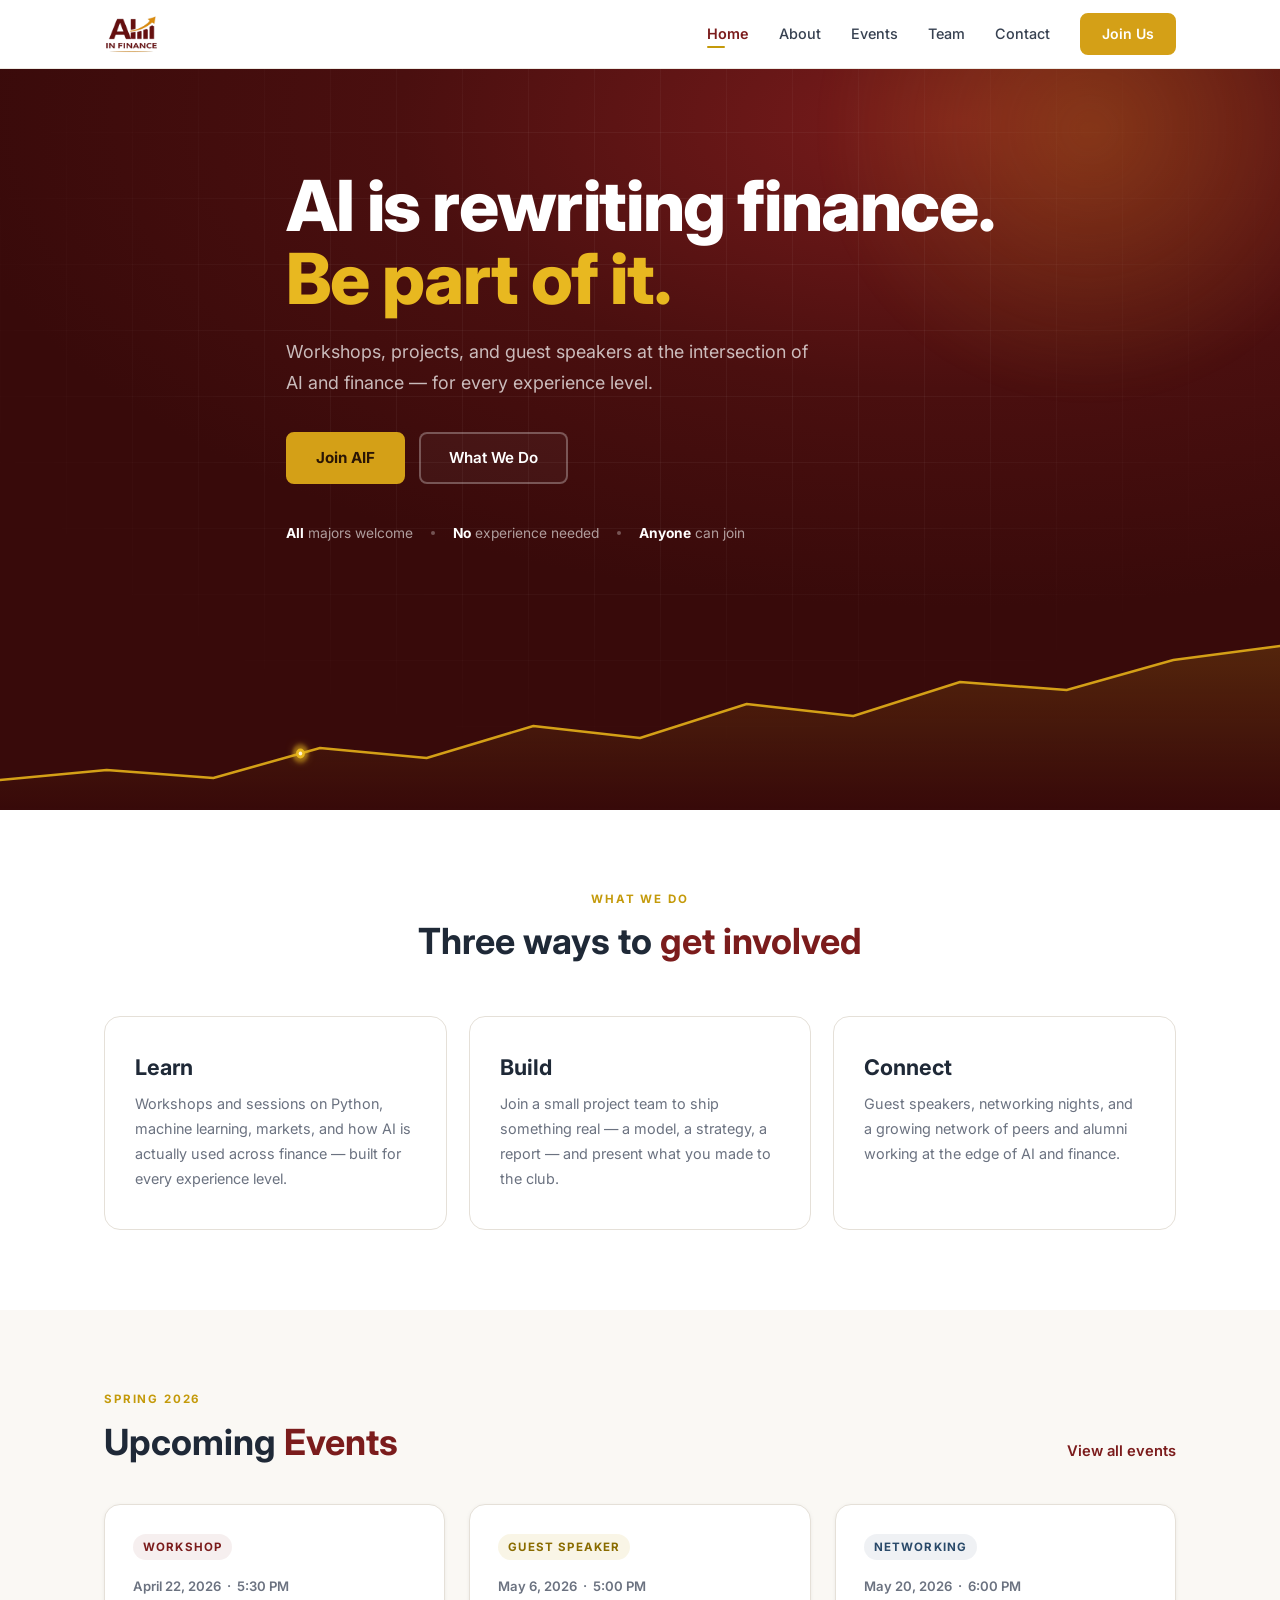
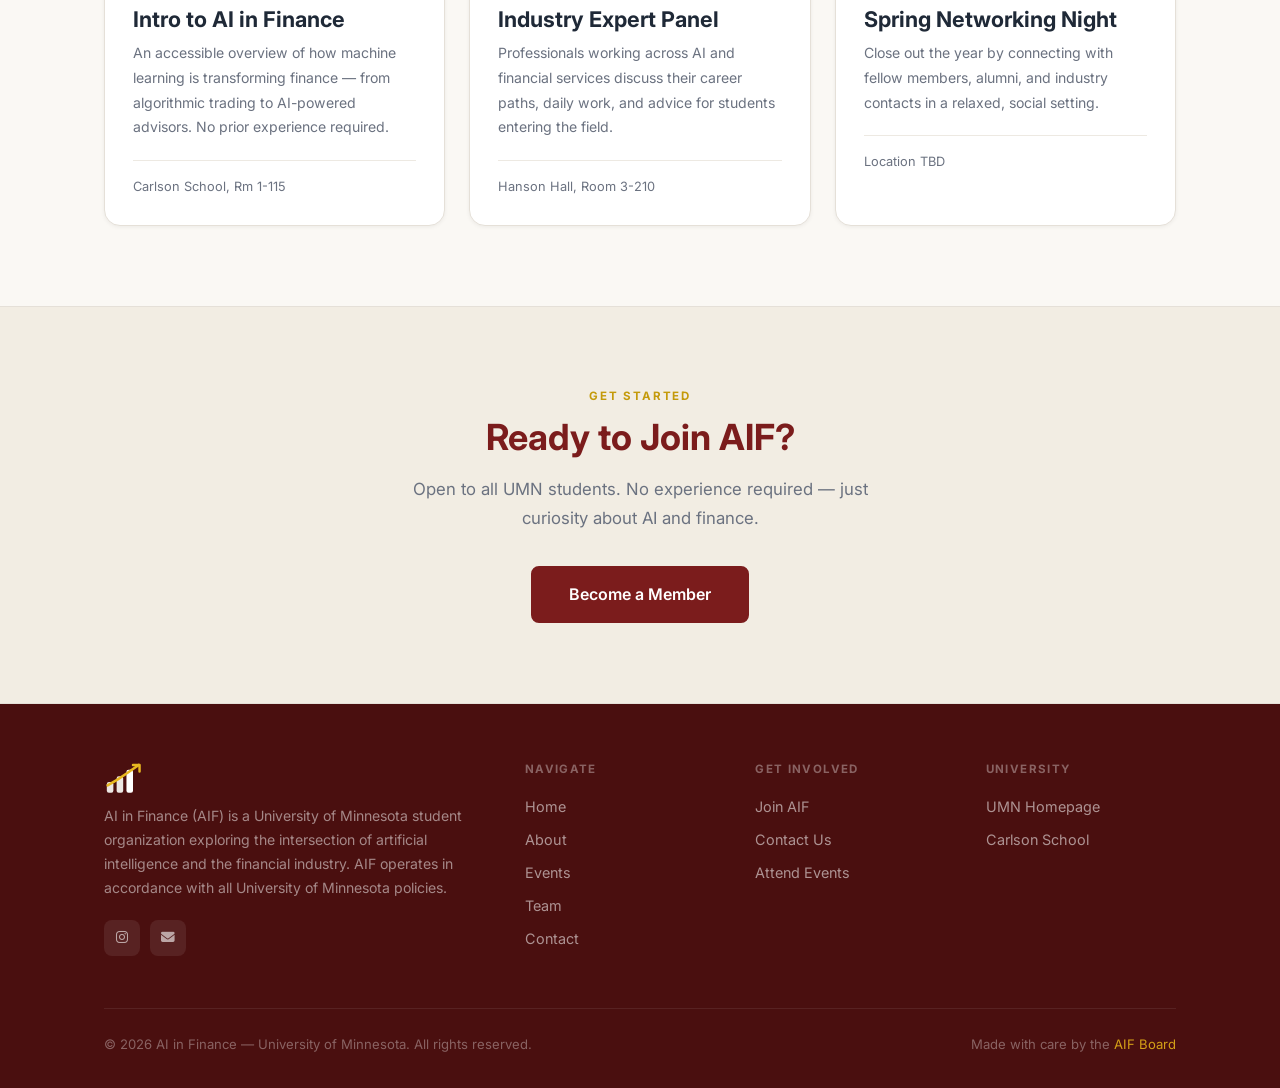
==== index.html @ bb0e1311 "Add files via upload" ====
<!DOCTYPE html>
<html lang="en" class="js">
<head>
  <meta charset="UTF-8" />
  <meta name="viewport" content="width=device-width, initial-scale=1.0" />
  <title>AI in Finance — University of Minnesota</title>
  <meta name="description" content="AI in Finance (AIF) is a University of Minnesota student organization exploring how artificial intelligence is reshaping markets, investing, and the future of money. Open to all majors." />
  <link rel="icon" type="image/png" href="[data-uri]" />
  <link rel="stylesheet" href="style.css" />
  <link rel="preconnect" href="https://fonts.googleapis.com" />
  <link rel="preconnect" href="https://fonts.gstatic.com" crossorigin />
  <link href="https://fonts.googleapis.com/css2?family=Inter:wght@400;500;600;700;800&display=swap" rel="stylesheet" />
  <link rel="stylesheet" href="https://cdnjs.cloudflare.com/ajax/libs/font-awesome/6.5.0/css/all.min.css" />

  <style>
    /* ============================================================
       HOME PAGE — scoped styles (cooler, simpler hero)
       ============================================================ */

    /* ---- Dark hero ---- */
    .home-hero {
      position: relative;
      min-height: 90vh;
      display: flex;
      align-items: center;
      padding: 68px 0 0;
      overflow: hidden;
      background:
        radial-gradient(ellipse 80% 60% at 75% 15%, #7B1C1C 0%, #4A0F0F 55%, #380A0A 100%);
    }
    .home-hero .hero-grid-lines {
      position: absolute; inset: 0;
      background-image:
        linear-gradient(rgba(255,255,255,0.045) 1px, transparent 1px),
        linear-gradient(90deg, rgba(255,255,255,0.045) 1px, transparent 1px);
      background-size: 66px 66px;
      -webkit-mask-image: radial-gradient(ellipse 70% 70% at 50% 40%, #000 35%, transparent 80%);
              mask-image: radial-gradient(ellipse 70% 70% at 50% 40%, #000 35%, transparent 80%);
    }
    .home-hero .hero-glow {
      position: absolute;
      width: 620px; height: 620px;
      top: -180px; right: -120px;
      background: radial-gradient(circle, rgba(212,160,23,0.22) 0%, transparent 62%);
      filter: blur(8px);
      pointer-events: none;
    }

    .home-hero-inner {
      position: relative;
      z-index: 2;
      max-width: 760px;
      padding-bottom: 165px;
    }

    .home-badge {
      display: inline-flex;
      align-items: center;
      gap: 9px;
      border: 1px solid rgba(212,160,23,0.45);
      background: rgba(212,160,23,0.08);
      color: var(--gold-light);
      border-radius: 100px;
      padding: 7px 16px;
      font-size: 0.74rem;
      font-weight: 700;
      letter-spacing: 0.1em;
      text-transform: uppercase;
      margin-bottom: 30px;
    }
    .home-badge .dot {
      width: 6px; height: 6px; border-radius: 50%;
      background: var(--gold-light);
      box-shadow: 0 0 0 0 rgba(232,184,32,0.6);
      animation: pulse 2.4s ease-out infinite;
    }
    @keyframes pulse {
      0%   { box-shadow: 0 0 0 0 rgba(232,184,32,0.5); }
      70%  { box-shadow: 0 0 0 8px rgba(232,184,32,0); }
      100% { box-shadow: 0 0 0 0 rgba(232,184,32,0); }
    }

    .home-hero h1 {
      color: #fff;
      font-size: clamp(2.6rem, 6.5vw, 4.4rem);
      font-weight: 800;
      letter-spacing: -0.02em;
      line-height: 1.04;
      margin-bottom: 22px;
    }
    .home-hero h1 .accent { color: var(--gold-light); }

    .home-hero .lead {
      color: rgba(255,255,255,0.72);
      font-size: 1.12rem;
      line-height: 1.7;
      max-width: 540px;
      margin-bottom: 34px;
    }

    .home-cta-row { display: flex; flex-wrap: wrap; gap: 14px; margin-bottom: 38px; }
    .btn-hero-gold {
      background: var(--gold-warm); color: #2A1505; border-color: var(--gold-warm);
      font-weight: 700;
    }
    .btn-hero-gold:hover {
      background: var(--gold-light); border-color: var(--gold-light);
      transform: translateY(-1px); box-shadow: 0 8px 24px rgba(212,160,23,0.3);
    }
    .btn-hero-ghost {
      background: rgba(255,255,255,0.04); color: #fff;
      border-color: rgba(255,255,255,0.28);
    }
    .btn-hero-ghost:hover { background: rgba(255,255,255,0.12); border-color: rgba(255,255,255,0.6); }

    /* Slim inline stat line */
    .home-stats {
      display: flex; flex-wrap: wrap; align-items: center;
      gap: 10px 18px;
      color: rgba(255,255,255,0.6);
      font-size: 0.86rem;
    }
    .home-stats b { color: #fff; font-weight: 700; }
    .home-stats .sep { width: 4px; height: 4px; border-radius: 50%; background: rgba(255,255,255,0.3); }

    /* ---- Animated market line at hero base ---- */
    .hero-marketline {
      position: absolute;
      left: 0; right: 0; bottom: 0;
      width: 100%;
      height: 180px;
      z-index: 1;
      display: block;
    }
    .ml-path { /* fully drawn on load — no draw animation */ }
    /* dot travels the line continuously (begins at 0s -> no freeze/teleport on load) */
    .ml-dot  { filter: drop-shadow(0 0 6px rgba(232,184,32,0.9)); }
    .ml-halo { filter: blur(2px); }
    @media (prefers-reduced-motion: reduce) {
      .ml-dot animateMotion, .ml-halo animateMotion, .ml-core animateMotion { display: none; }
    }

    /* ---- Learn / Build / Connect ---- */
    .lbc-grid { display: grid; grid-template-columns: repeat(3, 1fr); gap: 22px; }
    .lbc-card {
      padding: 38px 30px;
      background: var(--white);
      border: 1px solid var(--border);
      border-radius: var(--radius-lg);
      transition: all var(--transition);
    }
    .lbc-card:hover {
      transform: translateY(-4px);
      box-shadow: var(--shadow-md);
      border-color: rgba(123,28,28,0.18);
    }
    .lbc-icon {
      width: 52px; height: 52px;
      border-radius: 14px;
      display: flex; align-items: center; justify-content: center;
      font-size: 1.25rem; color: #fff;
      margin-bottom: 22px;
      background: var(--maroon);
    }
    .lbc-card:nth-child(2) .lbc-icon { background: var(--gold-warm); }
    .lbc-card:nth-child(3) .lbc-icon { background: var(--maroon-deep); }
    .lbc-card h3 { color: var(--text); margin-bottom: 10px; }
    .lbc-card p { font-size: 0.9rem; margin: 0; }

    .link-arrow {
      display: inline-flex; align-items: center; gap: 7px;
      font-weight: 600; color: var(--maroon); font-size: 0.92rem;
      transition: gap var(--transition);
    }
    .link-arrow:hover { gap: 11px; }

    .events-top {
      display: flex; align-items: flex-end; justify-content: space-between;
      gap: 20px; margin-bottom: 40px; flex-wrap: wrap;
    }
    .events-top h2 { margin: 0; }

    @media (max-width: 768px) {
      .lbc-grid { grid-template-columns: 1fr; }
      .home-hero-inner { padding-bottom: 90px; }
      .home-hero { min-height: auto; padding-bottom: 40px; }
    }
  </style>
</head>
<body>

  <!-- NAVBAR -->
  <nav class="navbar">
    <div class="container navbar-inner">
      <a href="index.html" class="navbar-logo" aria-label="AI in Finance — University of Minnesota, home">
        <img src="aif-logo.png" alt="AI in Finance — University of Minnesota" class="navbar-logo-img" />
      </a>
      <div class="navbar-right">
        <ul class="navbar-links">
        <li><a href="index.html" class="active">Home</a></li>
        <li><a href="about.html">About</a></li>
        <li><a href="events.html">Events</a></li>
        <li><a href="team.html">Team</a></li>
        <li><a href="contact.html">Contact</a></li>
      </ul>
      <a href="contact.html" class="btn btn-gold navbar-cta">Join Us</a>
      </div>
      <button class="hamburger" id="hamburger" aria-label="Menu">
        <span></span><span></span><span></span>
      </button>
    </div>
    <div class="mobile-menu" id="mobileMenu" style="display:none;">
      <a href="index.html">Home</a>
      <a href="about.html">About</a>
      <a href="events.html">Events</a>
      <a href="team.html">Team</a>
      <a href="contact.html">Contact</a>
    </div>
  </nav>

  <!-- HERO -->
  <header class="home-hero">
    <div class="hero-grid-lines"></div>
    <div class="hero-glow"></div>

    <div class="container">
      <div class="home-hero-inner">
        <h1>AI is rewriting finance.<br><span class="accent">Be part of it.</span></h1>
        <p class="lead">Workshops, projects, and guest speakers at the intersection of AI and finance — for every experience level.</p>

        <div class="home-cta-row">
          <a href="contact.html" class="btn btn-hero-gold">Join AIF </a>
          <a href="#do" class="btn btn-hero-ghost">What We Do</a>
        </div>

        <div class="home-stats">
          <span><b>All</b> majors welcome</span>
          <span class="sep"></span>
          <span><b>No</b> experience needed</span>
          <span class="sep"></span>
          <span><b>Anyone</b> can join</span>
        </div>
      </div>
    </div>

    <!-- Animated market line -->
    <svg class="hero-marketline" viewBox="0 0 1440 180" preserveAspectRatio="none" aria-hidden="true">
      <defs>
        <linearGradient id="mlFill" x1="0" y1="0" x2="0" y2="1">
          <stop offset="0%" stop-color="rgba(212,160,23,0.18)"/>
          <stop offset="100%" stop-color="rgba(212,160,23,0)"/>
        </linearGradient>
      </defs>
      <path d="M0,150 L120,140 L240,148 L360,118 L480,128 L600,96 L720,108 L840,74 L960,86 L1080,52 L1200,60 L1320,30 L1440,16 L1440,180 L0,180 Z"
            fill="url(#mlFill)"/>
      <path class="ml-path"
            d="M0,150 L120,140 L240,148 L360,118 L480,128 L600,96 L720,108 L840,74 L960,86 L1080,52 L1200,60 L1320,30 L1440,16"
            fill="none" stroke="#D4A017" stroke-width="2.5" stroke-linecap="round" stroke-linejoin="round"/>
      <circle class="ml-halo" r="9" fill="#E8B820" opacity="0.45">
        <animateMotion dur="9s" begin="0s" repeatCount="indefinite" rotate="0"
          keyPoints="0;1" keyTimes="0;1" calcMode="linear"
          path="M0,150 L120,140 L240,148 L360,118 L480,128 L600,96 L720,108 L840,74 L960,86 L1080,52 L1200,60 L1320,30 L1440,16"/>
      </circle>
      <circle class="ml-dot" r="5" fill="#E8B820">
        <animateMotion dur="9s" begin="0s" repeatCount="indefinite" rotate="0"
          keyPoints="0;1" keyTimes="0;1" calcMode="linear"
          path="M0,150 L120,140 L240,148 L360,118 L480,128 L600,96 L720,108 L840,74 L960,86 L1080,52 L1200,60 L1320,30 L1440,16"/>
      </circle>
      <circle class="ml-core" r="2" fill="#FFF4D6">
        <animateMotion dur="9s" begin="0s" repeatCount="indefinite" rotate="0"
          keyPoints="0;1" keyTimes="0;1" calcMode="linear"
          path="M0,150 L120,140 L240,148 L360,118 L480,128 L600,96 L720,108 L840,74 L960,86 L1080,52 L1200,60 L1320,30 L1440,16"/>
      </circle>
    </svg>
  </header>

  <!-- INTRO + LEARN/BUILD/CONNECT -->
  <section class="section" id="do">
    <div class="container">
      <div class="text-center" style="max-width: 600px; margin: 0 auto 52px;">
        <div class="section-label">What We Do</div>
        <h2 class="section-title">Three ways to <span>get involved</span></h2>
      </div>

      <div class="lbc-grid">
        <div class="lbc-card">
          <h3>Learn</h3>
          <p>Workshops and sessions on Python, machine learning, markets, and how AI is actually used across finance — built for every experience level.</p>
        </div>
        <div class="lbc-card">
          <h3>Build</h3>
          <p>Join a small project team to ship something real — a model, a strategy, a report — and present what you made to the club.</p>
        </div>
        <div class="lbc-card">
          <h3>Connect</h3>
          <p>Guest speakers, networking nights, and a growing network of peers and alumni working at the edge of AI and finance.</p>
        </div>
      </div>
    </div>
  </section>

  <!-- UPCOMING EVENTS -->
  <section class="section section-alt">
    <div class="container">
      <div class="events-top">
        <div>
          <div class="section-label">Spring 2026</div>
          <h2 class="section-title">Upcoming <span>Events</span></h2>
        </div>
        <a href="events.html" class="link-arrow">View all events </a>
      </div>
      <div class="events-grid">
        <div class="card event-card">
          <span class="event-type event-type-workshop">Workshop</span>
          <div class="event-date">April 22, 2026 &nbsp;·&nbsp; 5:30 PM</div>
          <h3>Intro to AI in Finance</h3>
          <p>An accessible overview of how machine learning is transforming finance — from algorithmic trading to AI-powered advisors. No prior experience required.</p>
          <div class="event-footer">
            <span class="event-location">Carlson School, Rm 1-115</span>
          </div>
        </div>
        <div class="card event-card">
          <span class="event-type event-type-speaker">Guest Speaker</span>
          <div class="event-date">May 6, 2026 &nbsp;·&nbsp; 5:00 PM</div>
          <h3>Industry Expert Panel</h3>
          <p>Professionals working across AI and financial services discuss their career paths, daily work, and advice for students entering the field.</p>
          <div class="event-footer">
            <span class="event-location">Hanson Hall, Room 3-210</span>
          </div>
        </div>
        <div class="card event-card">
          <span class="event-type event-type-networking">Networking</span>
          <div class="event-date">May 20, 2026 &nbsp;·&nbsp; 6:00 PM</div>
          <h3>Spring Networking Night</h3>
          <p>Close out the year by connecting with fellow members, alumni, and industry contacts in a relaxed, social setting.</p>
          <div class="event-footer">
            <span class="event-location">Location TBD</span>
          </div>
        </div>
      </div>
    </div>
  </section>

  <!-- CTA -->
  <section class="cta-section">
    <div class="container">
      <div class="section-label">Get Started</div>
      <h2>Ready to Join AIF?</h2>
      <p>Open to all UMN students. No experience required — just curiosity about AI and finance.</p>
      <a href="contact.html" class="btn btn-primary" style="font-size:1rem;padding:14px 36px;">Become a Member</a>
    </div>
  </section>

  <!-- FOOTER -->
  <footer class="footer">
    <div class="container">
      <div class="footer-grid">
        <div class="footer-brand">
          <svg class="logo-mark" width="40" height="36" viewBox="0 0 48 44" fill="none" xmlns="http://www.w3.org/2000/svg" role="img" aria-label="AI in Finance logo">
            <rect x="3" y="27" width="8" height="13" rx="2.5" fill="#FAF8F4" opacity="0.92"/>
            <rect x="15" y="20" width="8" height="20" rx="2.5" fill="#FAF8F4" opacity="0.92"/>
            <rect x="27" y="12" width="8" height="28" rx="2.5" fill="#FFFFFF"/>
            <path d="M4 31 L16 24 L28 16 L42 6" stroke="#E8B820" stroke-width="3" stroke-linecap="round" stroke-linejoin="round"/>
            <path d="M35 6 L43 6 L43 14" stroke="#E8B820" stroke-width="3" stroke-linecap="round" stroke-linejoin="round"/>
          </svg>
          <p>AI in Finance (AIF) is a University of Minnesota student organization exploring the intersection of artificial intelligence and the financial industry. AIF operates in accordance with all University of Minnesota policies.</p>
          <div class="footer-social">
            <a href="https://instagram.com/aifclub_umn" target="_blank" rel="noopener" aria-label="Instagram"><i class="fa-brands fa-instagram"></i></a>
            <a href="#" aria-label="Email"><i class="fa-solid fa-envelope"></i></a>
          </div>
        </div>
        <div class="footer-col">
          <h5>Navigate</h5>
          <a href="index.html">Home</a>
          <a href="about.html">About</a>
          <a href="events.html">Events</a>
          <a href="team.html">Team</a>
          <a href="contact.html">Contact</a>
        </div>
        <div class="footer-col">
          <h5>Get Involved</h5>
          <a href="contact.html">Join AIF</a>
          <a href="contact.html">Contact Us</a>
          <a href="events.html">Attend Events</a>
        </div>
        <div class="footer-col">
          <h5>University</h5>
          <a href="https://umn.edu" target="_blank" rel="noopener">UMN Homepage</a>
          <a href="https://carlsonschool.umn.edu" target="_blank" rel="noopener">Carlson School</a>
        </div>
      </div>
      <div class="footer-bottom">
        <p>© 2026 AI in Finance — University of Minnesota. All rights reserved.</p>
        <p>Made with care by the <span>AIF Board</span></p>
      </div>
    </div>
  </footer>

  <script src="script.js"></script>
</body>
</html>
---- style.css ----
/* ===========================
   AIF — AI in Finance Website
   University of Minnesota
   =========================== */

:root {
  --maroon: #7B1C1C;
  --maroon-deep: #4A0F0F;
  --maroon-light: #9B2C2C;
  --maroon-soft: rgba(123,28,28,0.07);
  --gold: #C49A0A;
  --gold-warm: #D4A017;
  --gold-light: #E8B820;
  --cream: #FAF8F4;
  --cream-mid: #F2EDE3;
  --white: #FFFFFF;
  --off-white: #F7F5F1;
  --light-gray: #F0EFEC;
  --text: #1F2937;
  --text-mid: #374151;
  --text-light: #6B7280;
  --border: #E5E0D8;
  --border-light: #EDE9E2;
  --shadow-sm: 0 1px 4px rgba(0,0,0,0.06);
  --shadow-md: 0 4px 16px rgba(0,0,0,0.09);
  --shadow-lg: 0 8px 32px rgba(0,0,0,0.12);
  --radius: 8px;
  --radius-lg: 16px;
  --transition: 0.2s ease;
}

/* ---- Reset & Base ---- */
*, *::before, *::after { box-sizing: border-box; margin: 0; padding: 0; }

html { scroll-behavior: smooth; font-size: 16px; }

body {
  font-family: 'Inter', 'Segoe UI', system-ui, -apple-system, sans-serif;
  color: var(--text);
  background: var(--white);
  line-height: 1.6;
}

img { max-width: 100%; display: block; }
a { text-decoration: none; color: inherit; }
ul { list-style: none; }

/* ---- Typography ---- */
h1, h2, h3, h4 { line-height: 1.2; font-weight: 700; }
h1 { font-size: clamp(2rem, 5vw, 3.25rem); }
h2 { font-size: clamp(1.6rem, 3.5vw, 2.25rem); }
h3 { font-size: clamp(1.1rem, 2vw, 1.35rem); }
h4 { font-size: 1rem; }
p  { font-size: 1rem; color: var(--text-light); line-height: 1.75; }

/* ---- Layout ---- */
.container { max-width: 1120px; margin: 0 auto; padding: 0 24px; }
.section { padding: 80px 0; }
.section-alt { background: var(--cream); }

.section-label {
  font-size: 0.72rem;
  font-weight: 700;
  letter-spacing: 0.16em;
  text-transform: uppercase;
  color: var(--gold);
  margin-bottom: 12px;
}

.section-title { color: var(--text); margin-bottom: 16px; }
.section-title span { color: var(--maroon); }

.section-subtitle {
  max-width: 600px;
  margin: 0 auto 56px;
  text-align: center;
  color: var(--text-light);
  font-size: 1.05rem;
}

/* ---- Buttons ---- */
.btn {
  display: inline-flex;
  align-items: center;
  gap: 8px;
  padding: 12px 28px;
  border-radius: var(--radius);
  font-size: 0.95rem;
  font-weight: 600;
  cursor: pointer;
  transition: all var(--transition);
  border: 2px solid transparent;
}

.btn-primary {
  background: var(--maroon);
  color: var(--white);
  border-color: var(--maroon);
}
.btn-primary:hover {
  background: var(--maroon-light);
  border-color: var(--maroon-light);
  transform: translateY(-1px);
  box-shadow: var(--shadow-md);
}

.btn-secondary {
  background: transparent;
  color: var(--white);
  border-color: rgba(255,255,255,0.55);
}
.btn-secondary:hover {
  background: rgba(255,255,255,0.12);
  border-color: var(--white);
}

.btn-outline {
  background: transparent;
  color: var(--maroon);
  border-color: var(--maroon);
}
.btn-outline:hover {
  background: var(--maroon);
  color: var(--white);
}

.btn-gold {
  background: var(--gold-warm);
  color: var(--white);
  border-color: var(--gold-warm);
}
.btn-gold:hover {
  background: var(--gold-light);
  border-color: var(--gold-light);
  transform: translateY(-1px);
  box-shadow: var(--shadow-md);
}

/* ---- Navigation ---- */
.navbar {
  position: fixed;
  top: 0; left: 0; right: 0;
  z-index: 1000;
  background: var(--white);
  border-bottom: 1px solid var(--border-light);
  transition: box-shadow var(--transition);
}

.navbar.scrolled { box-shadow: var(--shadow-md); }

.navbar-inner {
  display: flex;
  align-items: center;
  justify-content: space-between;
  height: 68px;
}

.navbar-logo {
  display: flex;
  align-items: center;
  gap: 12px;
}

.navbar-logo-img {
  height: 40px;
  width: auto;
  display: block;
  transition: height .3s cubic-bezier(.22,.65,.25,1);
}
.navbar.scrolled .navbar-logo-img { height: 36px; }

.navbar-right {
  display: flex;
  align-items: center;
  gap: 16px;
}

.navbar-logo-text {
  display: flex;
  flex-direction: column;
  line-height: 1.1;
}

.navbar-logo-text .logo-name {
  font-size: 1rem;
  font-weight: 700;
  color: var(--maroon);
  letter-spacing: 0.01em;
}

.navbar-logo-text .logo-sub {
  font-size: 0.67rem;
  color: var(--text-light);
  letter-spacing: 0.06em;
  text-transform: uppercase;
  font-weight: 500;
}

.navbar-links {
  display: flex;
  align-items: center;
  gap: 2px;
}

.navbar-links a {
  padding: 8px 14px;
  font-size: 0.9rem;
  font-weight: 500;
  color: var(--text-mid);
  border-radius: var(--radius);
  transition: all var(--transition);
  position: relative;
}

.navbar-links a:hover { color: var(--maroon); background: var(--maroon-soft); }

.navbar-links a.active {
  color: var(--maroon);
  font-weight: 600;
}

.navbar-links a.active::after {
  content: '';
  position: absolute;
  bottom: 2px;
  left: 50%;
  transform: translateX(-50%);
  width: 18px;
  height: 2px;
  background: var(--gold);
  border-radius: 2px;
}

.navbar-cta { margin-left: 0; padding: 8px 20px; font-size: 0.88rem; }

.hamburger {
  display: none;
  flex-direction: column;
  gap: 5px;
  cursor: pointer;
  padding: 8px;
  background: none;
  border: none;
}

.hamburger span {
  display: block;
  width: 22px;
  height: 2px;
  background: var(--text);
  border-radius: 2px;
  transition: all 0.3s ease;
}

.mobile-menu {
  display: none;
  flex-direction: column;
  background: var(--white);
  padding: 12px 24px 24px;
  border-top: 1px solid var(--border-light);
}

.mobile-menu a {
  padding: 12px 0;
  font-size: 1rem;
  font-weight: 500;
  color: var(--text-mid);
  border-bottom: 1px solid var(--border-light);
  transition: color var(--transition);
}

.mobile-menu a:last-child { border-bottom: none; }
.mobile-menu a:hover, .mobile-menu a.active { color: var(--maroon); }

/* ---- Hero ---- */
.hero {
  min-height: 100vh;
  background: var(--cream);
  display: flex;
  align-items: center;
  position: relative;
  overflow: hidden;
  padding-top: 68px;
}

.hero::before {
  content: '';
  position: absolute;
  inset: 0;
  background:
    radial-gradient(ellipse at 85% 30%, rgba(196,154,10,0.08) 0%, transparent 55%),
    radial-gradient(ellipse at 15% 80%, rgba(123,28,28,0.06) 0%, transparent 50%);
}

.hero-grid {
  position: absolute;
  inset: 0;
  background-image:
    linear-gradient(rgba(0,0,0,0.025) 1px, transparent 1px),
    linear-gradient(90deg, rgba(0,0,0,0.025) 1px, transparent 1px);
  background-size: 60px 60px;
}

.hero-content {
  position: relative;
  z-index: 1;
  max-width: 700px;
}

.hero-badge {
  display: inline-flex;
  align-items: center;
  gap: 8px;
  background: rgba(196,154,10,0.1);
  border: 1px solid rgba(196,154,10,0.3);
  border-radius: 100px;
  padding: 6px 16px;
  margin-bottom: 28px;
  font-size: 0.78rem;
  font-weight: 700;
  color: var(--gold);
  letter-spacing: 0.07em;
  text-transform: uppercase;
}

.hero-badge-dot {
  width: 6px;
  height: 6px;
  background: var(--gold);
  border-radius: 50%;
}

.hero h1 { color: var(--maroon); margin-bottom: 20px; }
.hero h1 span { color: var(--text); }

.hero p {
  font-size: 1.1rem;
  color: var(--text-light);
  margin-bottom: 36px;
  max-width: 560px;
  line-height: 1.8;
}

.hero-actions { display: flex; gap: 16px; flex-wrap: wrap; margin-bottom: 56px; }

.hero-stats { display: flex; gap: 40px; flex-wrap: wrap; }

.hero-stat-num {
  font-size: 1.75rem;
  font-weight: 800;
  color: var(--maroon);
  line-height: 1;
  margin-bottom: 4px;
}

.hero-stat-num span { color: var(--gold); }

.hero-stat-label {
  font-size: 0.78rem;
  color: var(--text-light);
  text-transform: uppercase;
  letter-spacing: 0.08em;
  font-weight: 500;
}

/* ---- Card ---- */
.card {
  background: var(--white);
  border-radius: var(--radius-lg);
  border: 1px solid var(--border);
  box-shadow: var(--shadow-sm);
  transition: all var(--transition);
  overflow: hidden;
}

.card:hover { box-shadow: var(--shadow-md); transform: translateY(-2px); }

/* ---- Mission ---- */
.mission-grid {
  display: grid;
  grid-template-columns: 1fr 1fr;
  gap: 64px;
  align-items: center;
}

.mission-text .section-label { margin-bottom: 8px; }
.mission-text h2 { margin-bottom: 16px; }
.mission-text p { margin-bottom: 24px; }

.mission-pillars { display: flex; flex-direction: column; gap: 16px; }

.mission-pillar { display: flex; gap: 14px; align-items: flex-start; }

.pillar-icon {
  width: 40px;
  height: 40px;
  min-width: 40px;
  border-radius: var(--radius);
  background: var(--cream);
  border: 1px solid var(--border);
  display: flex;
  align-items: center;
  justify-content: center;
  color: var(--maroon);
  font-size: 0.95rem;
}

.pillar-body h4 { color: var(--text); margin-bottom: 2px; }
.pillar-body p { font-size: 0.88rem; line-height: 1.5; margin: 0; }

.mission-card-stack { display: flex; flex-direction: column; gap: 12px; }

.mission-stat-card {
  background: var(--white);
  border: 1px solid var(--border);
  border-radius: var(--radius-lg);
  padding: 20px 24px;
  box-shadow: var(--shadow-sm);
  display: flex;
  align-items: center;
  gap: 16px;
}

.mission-stat-card.accent {
  background: var(--maroon);
  border-color: var(--maroon);
}

.stat-icon {
  width: 48px;
  height: 48px;
  min-width: 48px;
  border-radius: var(--radius);
  display: flex;
  align-items: center;
  justify-content: center;
  font-size: 1.1rem;
}

.stat-icon-maroon { background: var(--maroon-soft); color: var(--maroon); }
.stat-icon-gold { background: rgba(196,154,10,0.1); color: var(--gold); }
.stat-icon-light { background: rgba(255,255,255,0.15); color: var(--white); }

.stat-body .stat-num { font-size: 1.1rem; font-weight: 700; color: var(--text); line-height: 1.2; }
.mission-stat-card.accent .stat-body .stat-num { color: var(--white); }
.stat-body .stat-label { font-size: 0.82rem; color: var(--text-light); margin: 2px 0 0; }
.mission-stat-card.accent .stat-body .stat-label { color: rgba(255,255,255,0.7); }

/* ---- Focus Areas ---- */
.focus-grid { display: grid; grid-template-columns: repeat(3, 1fr); gap: 24px; }

.focus-card { padding: 32px 28px; }

.focus-icon {
  width: 52px;
  height: 52px;
  border-radius: var(--radius);
  display: flex;
  align-items: center;
  justify-content: center;
  font-size: 1.2rem;
  margin-bottom: 20px;
  background: var(--maroon-soft);
  color: var(--maroon);
  border: 1px solid rgba(123,28,28,0.1);
}

.focus-card h3 { color: var(--text); margin-bottom: 10px; }
.focus-card p { font-size: 0.9rem; margin: 0; }

/* ---- Events ---- */
.events-header {
  display: flex;
  align-items: flex-end;
  justify-content: space-between;
  margin-bottom: 40px;
}

.events-header .text-block { max-width: 500px; }
.events-header .text-block .section-label { margin-bottom: 8px; }
.events-header .text-block h2 { margin-bottom: 0; }

.events-grid { display: grid; grid-template-columns: repeat(3, 1fr); gap: 24px; }

.event-card { padding: 28px; }

.event-type {
  font-size: 0.72rem;
  font-weight: 700;
  letter-spacing: 0.1em;
  text-transform: uppercase;
  padding: 4px 10px;
  border-radius: 100px;
  display: inline-block;
  margin-bottom: 16px;
}

.event-type-workshop  { background: var(--maroon-soft); color: var(--maroon); }
.event-type-speaker   { background: rgba(196,154,10,0.1); color: #8A6C00; }
.event-type-networking { background: rgba(30,60,100,0.07); color: #2A4A6A; }
.event-type-social    { background: rgba(59,130,246,0.08); color: #2563EB; }

.event-date {
  display: flex;
  align-items: center;
  gap: 7px;
  font-size: 0.82rem;
  font-weight: 600;
  color: var(--text-light);
  margin-bottom: 10px;
}

.event-card h3 { color: var(--text); margin-bottom: 8px; }
.event-card p { font-size: 0.88rem; margin-bottom: 20px; }

.event-footer {
  display: flex;
  align-items: center;
  justify-content: space-between;
  padding-top: 16px;
  border-top: 1px solid var(--border-light);
}

.event-location {
  font-size: 0.8rem;
  color: var(--text-light);
  display: flex;
  align-items: center;
  gap: 5px;
}

/* ---- Team ---- */
.team-grid { display: grid; grid-template-columns: repeat(5, 1fr); gap: 20px; }

.team-card { text-align: center; padding: 28px 16px 24px; }

.team-avatar {
  width: 72px;
  height: 72px;
  border-radius: 50%;
  background: var(--maroon-soft);
  display: flex;
  align-items: center;
  justify-content: center;
  margin: 0 auto 14px;
  font-size: 1.2rem;
  font-weight: 700;
  color: var(--maroon);
  border: 2px solid var(--border);
}

.team-card h3 { font-size: 0.95rem; color: var(--text); margin-bottom: 4px; }
.team-card .team-role { font-size: 0.78rem; font-weight: 600; color: var(--maroon); text-transform: uppercase; letter-spacing: 0.06em; margin: 0; line-height: 1.4; }

/* ---- Contact ---- */
.contact-grid { display: grid; grid-template-columns: 1fr 1fr; gap: 64px; align-items: start; }

.contact-info h2 { margin-bottom: 16px; }
.contact-info > p { margin-bottom: 32px; }

.contact-links { display: flex; flex-direction: column; gap: 14px; }

.contact-link {
  display: flex;
  align-items: center;
  gap: 16px;
  padding: 16px;
  background: var(--cream);
  border: 1px solid var(--border);
  border-radius: var(--radius);
  transition: all var(--transition);
}

.contact-link:hover { background: var(--white); box-shadow: var(--shadow-md); }

.contact-link-icon {
  width: 44px;
  height: 44px;
  min-width: 44px;
  border-radius: var(--radius);
  background: var(--white);
  display: flex;
  align-items: center;
  justify-content: center;
  font-size: 1rem;
  color: var(--maroon);
  box-shadow: var(--shadow-sm);
  border: 1px solid var(--border);
}

.contact-link-body h4 { color: var(--text); margin-bottom: 2px; }
.contact-link-body p { font-size: 0.85rem; margin: 0; }

.contact-form-card { padding: 36px; }

.form-group { margin-bottom: 20px; }

.form-group label { display: block; font-size: 0.85rem; font-weight: 600; color: var(--text); margin-bottom: 6px; }

.form-group input,
.form-group select,
.form-group textarea {
  width: 100%;
  padding: 11px 14px;
  border: 1.5px solid var(--border);
  border-radius: var(--radius);
  font-size: 0.95rem;
  font-family: inherit;
  color: var(--text);
  background: var(--white);
  transition: border-color var(--transition);
  outline: none;
  appearance: none;
}

.form-group input:focus,
.form-group select:focus,
.form-group textarea:focus {
  border-color: var(--maroon);
  box-shadow: 0 0 0 3px rgba(123,28,28,0.07);
}

.form-group textarea { resize: vertical; min-height: 100px; }
.form-row { display: grid; grid-template-columns: 1fr 1fr; gap: 16px; }

/* ---- CTA Section ---- */
.cta-section {
  background: var(--cream-mid);
  padding: 80px 0;
  text-align: center;
  border-top: 1px solid var(--border);
  border-bottom: 1px solid var(--border);
}

.cta-section .section-label { margin-bottom: 10px; }

.cta-section h2 {
  color: var(--maroon);
  margin-bottom: 16px;
  font-size: clamp(1.6rem,4vw,2.25rem);
}

.cta-section p {
  max-width: 480px;
  margin: 0 auto 32px;
  font-size: 1.05rem;
}

/* ---- Footer ---- */
.footer {
  background: var(--maroon-deep);
  color: rgba(255,255,255,0.6);
  padding: 56px 0 32px;
}

.footer-grid {
  display: grid;
  grid-template-columns: 2fr 1fr 1fr 1fr;
  gap: 40px;
  margin-bottom: 48px;
}

.footer-brand img { height: 36px; margin-bottom: 14px; }

.footer-brand p {
  font-size: 0.88rem;
  color: rgba(255,255,255,0.5);
  line-height: 1.7;
  margin-bottom: 20px;
}

.footer-social { display: flex; gap: 10px; }

.footer-social a {
  width: 36px;
  height: 36px;
  border-radius: var(--radius);
  background: rgba(255,255,255,0.08);
  display: flex;
  align-items: center;
  justify-content: center;
  font-size: 0.85rem;
  color: rgba(255,255,255,0.6);
  transition: all var(--transition);
}

.footer-social a:hover { background: rgba(255,255,255,0.15); color: var(--white); }

.footer-col h5 {
  font-size: 0.72rem;
  font-weight: 700;
  letter-spacing: 0.12em;
  text-transform: uppercase;
  color: rgba(255,255,255,0.35);
  margin-bottom: 16px;
}

.footer-col a { display: block; font-size: 0.9rem; color: rgba(255,255,255,0.55); margin-bottom: 10px; transition: color var(--transition); }
.footer-col a:hover { color: var(--white); }

.footer-bottom {
  padding-top: 24px;
  border-top: 1px solid rgba(255,255,255,0.08);
  display: flex;
  justify-content: space-between;
  align-items: center;
  flex-wrap: wrap;
  gap: 12px;
}

.footer-bottom p { font-size: 0.82rem; color: rgba(255,255,255,0.35); margin: 0; }
.footer-bottom span { color: var(--gold-warm); }

/* ---- Page Hero ---- */
.page-hero {
  background: var(--cream);
  padding: 120px 0 64px;
  text-align: center;
  border-bottom: 1px solid var(--border);
  position: relative;
  overflow: hidden;
}

.page-hero::before {
  content: '';
  position: absolute;
  inset: 0;
  background: radial-gradient(ellipse at center top, rgba(196,154,10,0.07) 0%, transparent 60%);
}

.page-hero-inner { position: relative; z-index: 1; }
.page-hero .section-label { margin-bottom: 10px; }
.page-hero h1 { color: var(--maroon); margin-bottom: 16px; }
.page-hero p { color: var(--text-light); font-size: 1.1rem; max-width: 560px; margin: 0 auto; }

/* ---- Divider ---- */
.gold-bar { width: 48px; height: 3px; background: var(--gold); border-radius: 2px; margin: 20px auto 0; }

/* ---- Utilities ---- */
.text-center { text-align: center; }

/* ---- Responsive ---- */
@media (max-width: 1024px) {
  .team-grid { grid-template-columns: repeat(4, 1fr); }
  .focus-grid { grid-template-columns: repeat(2, 1fr); }
  .footer-grid { grid-template-columns: 1fr 1fr; gap: 32px; }
}

@media (max-width: 768px) {
  .section { padding: 60px 0; }
  .navbar-right { display: none; }
  .hamburger { display: flex; }
  .mission-grid, .contact-grid { grid-template-columns: 1fr; gap: 40px; }
  .events-grid { grid-template-columns: 1fr; }
  .focus-grid { grid-template-columns: 1fr; }
  .team-grid { grid-template-columns: repeat(2, 1fr); }
  .hero-stats { gap: 24px; }
  .events-header { flex-direction: column; align-items: flex-start; gap: 20px; }
  .footer-grid { grid-template-columns: 1fr; }
  .form-row { grid-template-columns: 1fr; }
  .footer-bottom { flex-direction: column; text-align: center; }
}

@media (max-width: 480px) {
  .team-grid { grid-template-columns: repeat(2, 1fr); }
  .hero-actions { flex-direction: column; }
  .hero-actions .btn { width: 100%; justify-content: center; }
}

/* ============================================================
   INTERACTIONS — restrained & professional
   - No scroll reveals (page renders fully loaded)
   - No sheen/flash effects anywhere
   - Only clickable buttons enlarge on hover
   - Home hero keeps a quiet one-time "discovery" entrance
   ============================================================ */

/* ---- Glassy navbar on scroll ---- */
.navbar { transition: box-shadow .25s ease, background .25s ease, backdrop-filter .25s ease; }
.navbar-inner { transition: height .3s cubic-bezier(.22,.65,.25,1); }
.navbar.scrolled {
  background: rgba(255,255,255,0.85);
  -webkit-backdrop-filter: saturate(160%) blur(10px);
          backdrop-filter: saturate(160%) blur(10px);
  box-shadow: 0 1px 0 var(--border-light), 0 6px 24px rgba(15,23,42,0.05);
}
.navbar.scrolled .navbar-inner { height: 60px; }

/* ---- Nav link underline grows from left ---- */
.navbar-links a::after {
  content: ''; position: absolute;
  left: 14px; right: 14px; bottom: 4px;
  height: 2px; background: var(--gold); border-radius: 2px;
  transform: scaleX(0); transform-origin: left;
  transition: transform .28s cubic-bezier(.22,.65,.25,1);
  width: auto;
}
.navbar-links a:hover::after { transform: scaleX(1); }
.navbar-links a.active::after { transform: scaleX(1); left: 14px; right: 14px; }

/* ---- Cards: quiet hover (subtle shadow + border only; NO resize, NO flash) ---- */
.card, .lbc-card, .purpose-item, .focus-card, .event-card, .board-card,
.mission-stat-card, .contact-link, .role-card {
  transition: box-shadow .25s ease, border-color .25s ease;
}
.card:hover, .lbc-card:hover, .purpose-item:hover, .focus-card:hover,
.event-card:hover, .board-card:hover, .role-card:hover {
  box-shadow: var(--shadow-md);
  border-color: var(--border);
}

/* ---- Buttons are the only thing that enlarges on hover ---- */
.btn { transition: transform .2s ease, box-shadow .2s ease, background .2s ease, color .2s ease, border-color .2s ease; }
.btn:hover { transform: translateY(-2px) scale(1.03); }
.btn i.fa-arrow-right { transition: transform .2s ease; }
.btn:hover i.fa-arrow-right { transform: translateX(4px); }

/* ============================================================
   HOME HERO — one-time "discovery" entrance only (no scroll reveals)
   ============================================================ */
.hero-glow, .hero-grid-lines { transition: transform .35s ease; will-change: transform; }
html.js .home-badge   { animation: heroUp .8s cubic-bezier(.22,.65,.25,1) both .15s; }
html.js .home-hero h1 { animation: heroClip 1s cubic-bezier(.22,.65,.25,1) both .32s; }
html.js .home-hero .lead { animation: heroUp .8s cubic-bezier(.22,.65,.25,1) both .55s; }
html.js .home-cta-row { animation: heroUp .8s cubic-bezier(.22,.65,.25,1) both .7s; }
html.js .home-stats   { animation: heroUp .8s cubic-bezier(.22,.65,.25,1) both .85s; }
@keyframes heroUp   { from { opacity: 0; transform: translateY(24px); } to { opacity: 1; transform: none; } }
@keyframes heroClip {
  from { opacity: 0; transform: translateY(28px); clip-path: inset(0 0 100% 0); }
  to   { opacity: 1; transform: none; clip-path: inset(0 0 -12% 0); }
}

@media (prefers-reduced-motion: reduce) {
  html.js *, html.js *::before, html.js *::after {
    animation-duration: .001ms !important; animation-delay: 0ms !important;
  }
  .btn:hover { transform: none; }
}

/* navbar logo sizing */
/* navbar logo sizing handled above (.navbar-logo-img with chip) */
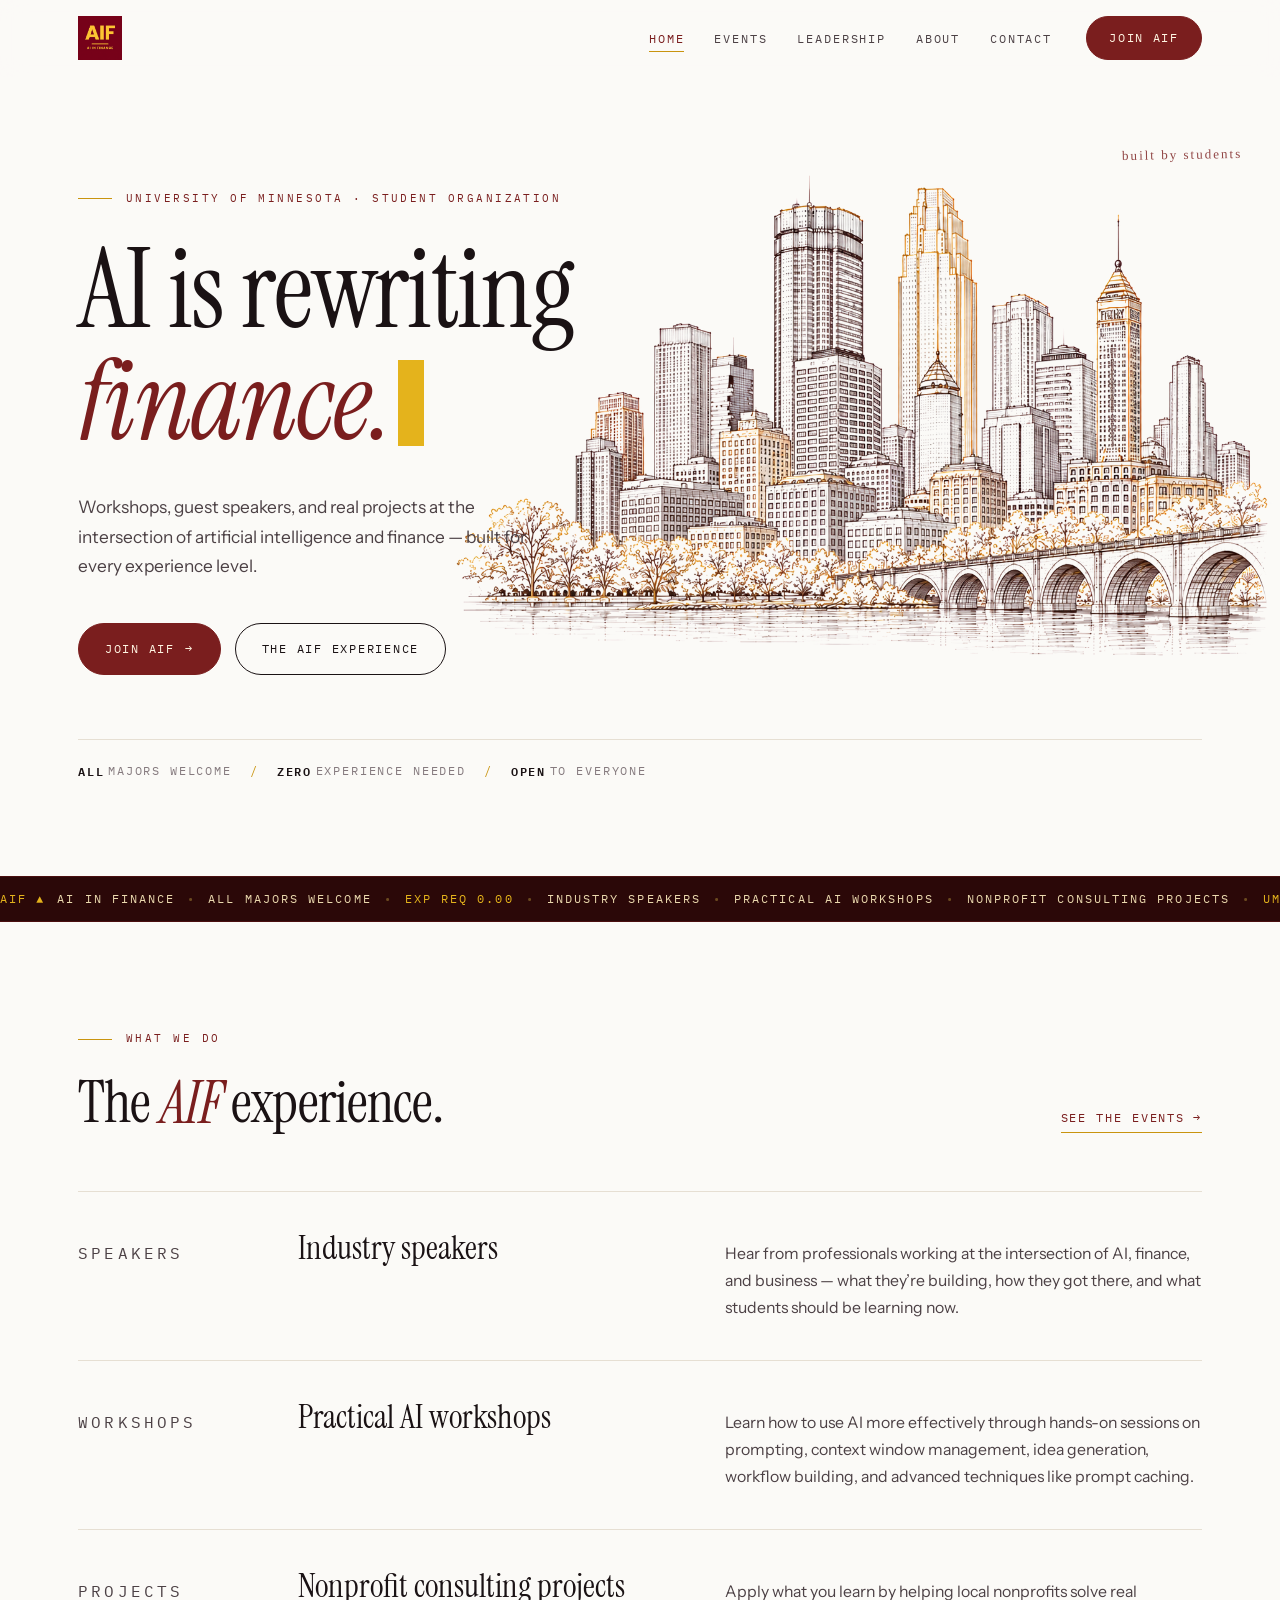
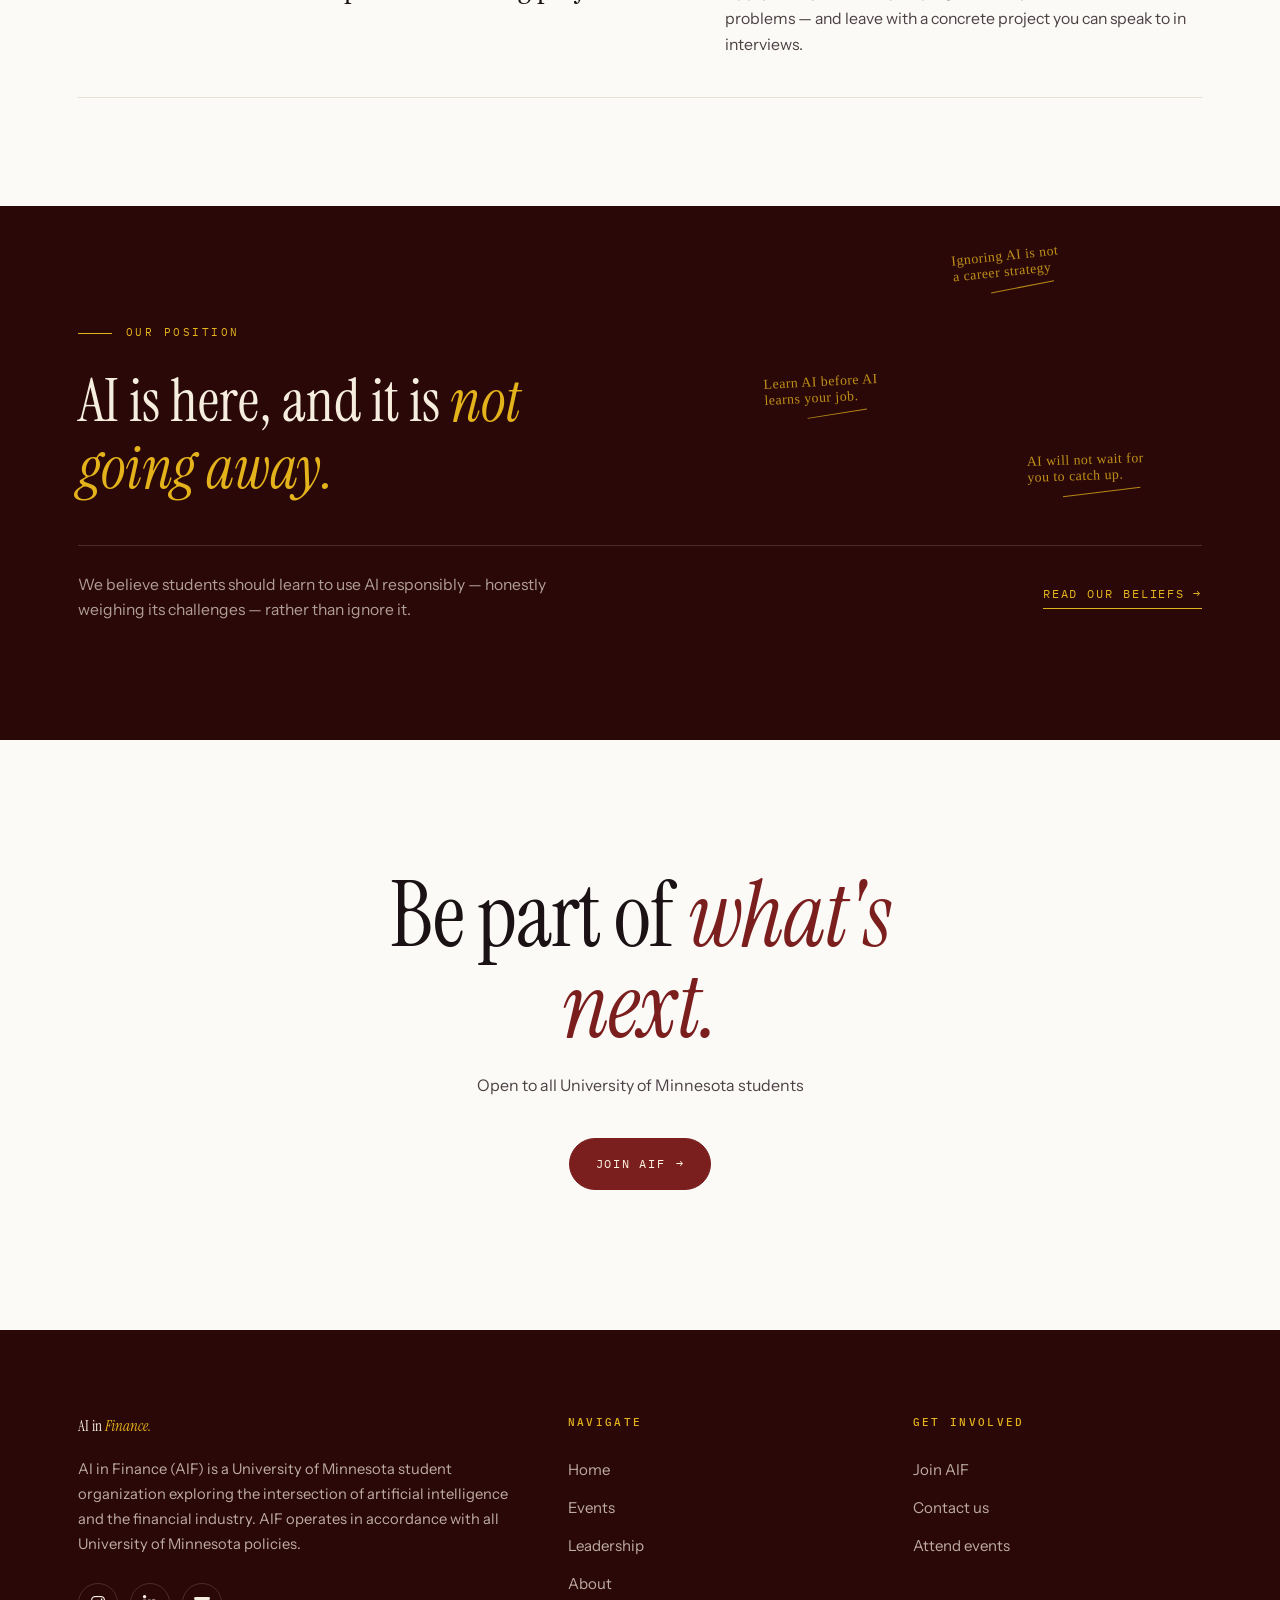
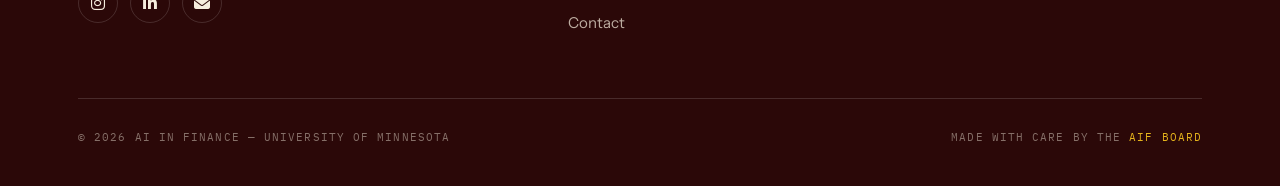
==== commit 9c400ae7: "Add files via upload" ====
--- a/index.html
+++ b/index.html
@@ -1,191 +1,16 @@
 <!DOCTYPE html>
-<html lang="en" class="js">
+<html lang="en">
 <head>
   <meta charset="UTF-8" />
   <meta name="viewport" content="width=device-width, initial-scale=1.0" />
   <title>AI in Finance — University of Minnesota</title>
   <meta name="description" content="AI in Finance (AIF) is a University of Minnesota student organization exploring how artificial intelligence is reshaping markets, investing, and the future of money. Open to all majors." />
-  <link rel="icon" type="image/png" href="[data-uri]" />
+  <link rel="icon" type="image/png" href="assets/images/brand/aif-logo.png" />
   <link rel="stylesheet" href="style.css" />
   <link rel="preconnect" href="https://fonts.googleapis.com" />
   <link rel="preconnect" href="https://fonts.gstatic.com" crossorigin />
-  <link href="https://fonts.googleapis.com/css2?family=Inter:wght@400;500;600;700;800&display=swap" rel="stylesheet" />
+  <link href="https://fonts.googleapis.com/css2?family=Instrument+Serif:ital@0;1&family=Instrument+Sans:wght@400;500;600&family=IBM+Plex+Mono:wght@400;500&display=swap" rel="stylesheet" />
   <link rel="stylesheet" href="https://cdnjs.cloudflare.com/ajax/libs/font-awesome/6.5.0/css/all.min.css" />
-
-  <style>
-    /* ============================================================
-       HOME PAGE — scoped styles (cooler, simpler hero)
-       ============================================================ */
-
-    /* ---- Dark hero ---- */
-    .home-hero {
-      position: relative;
-      min-height: 90vh;
-      display: flex;
-      align-items: center;
-      padding: 68px 0 0;
-      overflow: hidden;
-      background:
-        radial-gradient(ellipse 80% 60% at 75% 15%, #7B1C1C 0%, #4A0F0F 55%, #380A0A 100%);
-    }
-    .home-hero .hero-grid-lines {
-      position: absolute; inset: 0;
-      background-image:
-        linear-gradient(rgba(255,255,255,0.045) 1px, transparent 1px),
-        linear-gradient(90deg, rgba(255,255,255,0.045) 1px, transparent 1px);
-      background-size: 66px 66px;
-      -webkit-mask-image: radial-gradient(ellipse 70% 70% at 50% 40%, #000 35%, transparent 80%);
-              mask-image: radial-gradient(ellipse 70% 70% at 50% 40%, #000 35%, transparent 80%);
-    }
-    .home-hero .hero-glow {
-      position: absolute;
-      width: 620px; height: 620px;
-      top: -180px; right: -120px;
-      background: radial-gradient(circle, rgba(212,160,23,0.22) 0%, transparent 62%);
-      filter: blur(8px);
-      pointer-events: none;
-    }
-
-    .home-hero-inner {
-      position: relative;
-      z-index: 2;
-      max-width: 760px;
-      padding-bottom: 165px;
-    }
-
-    .home-badge {
-      display: inline-flex;
-      align-items: center;
-      gap: 9px;
-      border: 1px solid rgba(212,160,23,0.45);
-      background: rgba(212,160,23,0.08);
-      color: var(--gold-light);
-      border-radius: 100px;
-      padding: 7px 16px;
-      font-size: 0.74rem;
-      font-weight: 700;
-      letter-spacing: 0.1em;
-      text-transform: uppercase;
-      margin-bottom: 30px;
-    }
-    .home-badge .dot {
-      width: 6px; height: 6px; border-radius: 50%;
-      background: var(--gold-light);
-      box-shadow: 0 0 0 0 rgba(232,184,32,0.6);
-      animation: pulse 2.4s ease-out infinite;
-    }
-    @keyframes pulse {
-      0%   { box-shadow: 0 0 0 0 rgba(232,184,32,0.5); }
-      70%  { box-shadow: 0 0 0 8px rgba(232,184,32,0); }
-      100% { box-shadow: 0 0 0 0 rgba(232,184,32,0); }
-    }
-
-    .home-hero h1 {
-      color: #fff;
-      font-size: clamp(2.6rem, 6.5vw, 4.4rem);
-      font-weight: 800;
-      letter-spacing: -0.02em;
-      line-height: 1.04;
-      margin-bottom: 22px;
-    }
-    .home-hero h1 .accent { color: var(--gold-light); }
-
-    .home-hero .lead {
-      color: rgba(255,255,255,0.72);
-      font-size: 1.12rem;
-      line-height: 1.7;
-      max-width: 540px;
-      margin-bottom: 34px;
-    }
-
-    .home-cta-row { display: flex; flex-wrap: wrap; gap: 14px; margin-bottom: 38px; }
-    .btn-hero-gold {
-      background: var(--gold-warm); color: #2A1505; border-color: var(--gold-warm);
-      font-weight: 700;
-    }
-    .btn-hero-gold:hover {
-      background: var(--gold-light); border-color: var(--gold-light);
-      transform: translateY(-1px); box-shadow: 0 8px 24px rgba(212,160,23,0.3);
-    }
-    .btn-hero-ghost {
-      background: rgba(255,255,255,0.04); color: #fff;
-      border-color: rgba(255,255,255,0.28);
-    }
-    .btn-hero-ghost:hover { background: rgba(255,255,255,0.12); border-color: rgba(255,255,255,0.6); }
-
-    /* Slim inline stat line */
-    .home-stats {
-      display: flex; flex-wrap: wrap; align-items: center;
-      gap: 10px 18px;
-      color: rgba(255,255,255,0.6);
-      font-size: 0.86rem;
-    }
-    .home-stats b { color: #fff; font-weight: 700; }
-    .home-stats .sep { width: 4px; height: 4px; border-radius: 50%; background: rgba(255,255,255,0.3); }
-
-    /* ---- Animated market line at hero base ---- */
-    .hero-marketline {
-      position: absolute;
-      left: 0; right: 0; bottom: 0;
-      width: 100%;
-      height: 180px;
-      z-index: 1;
-      display: block;
-    }
-    .ml-path { /* fully drawn on load — no draw animation */ }
-    /* dot travels the line continuously (begins at 0s -> no freeze/teleport on load) */
-    .ml-dot  { filter: drop-shadow(0 0 6px rgba(232,184,32,0.9)); }
-    .ml-halo { filter: blur(2px); }
-    @media (prefers-reduced-motion: reduce) {
-      .ml-dot animateMotion, .ml-halo animateMotion, .ml-core animateMotion { display: none; }
-    }
-
-    /* ---- Learn / Build / Connect ---- */
-    .lbc-grid { display: grid; grid-template-columns: repeat(3, 1fr); gap: 22px; }
-    .lbc-card {
-      padding: 38px 30px;
-      background: var(--white);
-      border: 1px solid var(--border);
-      border-radius: var(--radius-lg);
-      transition: all var(--transition);
-    }
-    .lbc-card:hover {
-      transform: translateY(-4px);
-      box-shadow: var(--shadow-md);
-      border-color: rgba(123,28,28,0.18);
-    }
-    .lbc-icon {
-      width: 52px; height: 52px;
-      border-radius: 14px;
-      display: flex; align-items: center; justify-content: center;
-      font-size: 1.25rem; color: #fff;
-      margin-bottom: 22px;
-      background: var(--maroon);
-    }
-    .lbc-card:nth-child(2) .lbc-icon { background: var(--gold-warm); }
-    .lbc-card:nth-child(3) .lbc-icon { background: var(--maroon-deep); }
-    .lbc-card h3 { color: var(--text); margin-bottom: 10px; }
-    .lbc-card p { font-size: 0.9rem; margin: 0; }
-
-    .link-arrow {
-      display: inline-flex; align-items: center; gap: 7px;
-      font-weight: 600; color: var(--maroon); font-size: 0.92rem;
-      transition: gap var(--transition);
-    }
-    .link-arrow:hover { gap: 11px; }
-
-    .events-top {
-      display: flex; align-items: flex-end; justify-content: space-between;
-      gap: 20px; margin-bottom: 40px; flex-wrap: wrap;
-    }
-    .events-top h2 { margin: 0; }
-
-    @media (max-width: 768px) {
-      .lbc-grid { grid-template-columns: 1fr; }
-      .home-hero-inner { padding-bottom: 90px; }
-      .home-hero { min-height: auto; padding-bottom: 40px; }
-    }
-  </style>
 </head>
 <body>
 
@@ -193,17 +18,17 @@
   <nav class="navbar">
     <div class="container navbar-inner">
       <a href="index.html" class="navbar-logo" aria-label="AI in Finance — University of Minnesota, home">
-        <img src="aif-logo.png" alt="AI in Finance — University of Minnesota" class="navbar-logo-img" />
+        <img src="assets/images/brand/aif-logo.png" alt="AI in Finance — University of Minnesota" class="navbar-logo-img" />
       </a>
       <div class="navbar-right">
         <ul class="navbar-links">
-        <li><a href="index.html" class="active">Home</a></li>
-        <li><a href="about.html">About</a></li>
-        <li><a href="events.html">Events</a></li>
-        <li><a href="team.html">Team</a></li>
-        <li><a href="contact.html">Contact</a></li>
-      </ul>
-      <a href="contact.html" class="btn btn-gold navbar-cta">Join Us</a>
+          <li><a href="index.html">Home</a></li>
+          <li><a href="events.html">Events</a></li>
+          <li><a href="team.html">Leadership</a></li>
+          <li><a href="about.html">About</a></li>
+          <li><a href="contact.html">Contact</a></li>
+        </ul>
+        <a href="contact.html" class="btn btn-solid navbar-cta">Join AIF</a>
       </div>
       <button class="hamburger" id="hamburger" aria-label="Menu">
         <span></span><span></span><span></span>
@@ -211,143 +36,107 @@
     </div>
     <div class="mobile-menu" id="mobileMenu" style="display:none;">
       <a href="index.html">Home</a>
+      <a href="events.html">Events</a>
+      <a href="team.html">Leadership</a>
       <a href="about.html">About</a>
-      <a href="events.html">Events</a>
-      <a href="team.html">Team</a>
       <a href="contact.html">Contact</a>
     </div>
   </nav>
 
   <!-- HERO -->
-  <header class="home-hero">
-    <div class="hero-grid-lines"></div>
-    <div class="hero-glow"></div>
-
+  <header class="hero">
     <div class="container">
-      <div class="home-hero-inner">
-        <h1>AI is rewriting finance.<br><span class="accent">Be part of it.</span></h1>
-        <p class="lead">Workshops, projects, and guest speakers at the intersection of AI and finance — for every experience level.</p>
-
-        <div class="home-cta-row">
-          <a href="contact.html" class="btn btn-hero-gold">Join AIF </a>
-          <a href="#do" class="btn btn-hero-ghost">What We Do</a>
-        </div>
-
-        <div class="home-stats">
-          <span><b>All</b> majors welcome</span>
-          <span class="sep"></span>
-          <span><b>No</b> experience needed</span>
-          <span class="sep"></span>
-          <span><b>Anyone</b> can join</span>
-        </div>
+      <p class="eyebrow">University of Minnesota · Student Organization</p>
+      <h1 class="display">
+        AI is rewriting<br />
+        <span class="rewrite-wrap"><span class="rewrite" id="rewriteWord">finance.</span><span class="caret" aria-hidden="true"></span></span>
+      </h1>
+      <p class="hero-lead">Workshops, guest speakers, and real projects at the intersection of artificial intelligence and finance — built for every experience level.</p>
+      <div class="hero-actions">
+        <a href="contact.html" class="btn btn-solid">Join AIF <span class="arrow">→</span></a>
+        <a href="#experience" class="btn btn-ghost">The AIF experience</a>
+      </div>
+      <div class="hero-skyline" aria-hidden="true">
+        <img src="assets/images/heroes/minneapolis-skyline.png" alt="" />
+      </div>
+      <div class="hero-student-note" aria-hidden="true">built by students</div>
+      <div class="hero-facts" aria-label="Membership facts">
+        <span><b>All</b> majors welcome</span>
+        <span><b>Zero</b> experience needed</span>
+        <span><b>Open</b> to everyone</span>
       </div>
     </div>
-
-    <!-- Animated market line -->
-    <svg class="hero-marketline" viewBox="0 0 1440 180" preserveAspectRatio="none" aria-hidden="true">
-      <defs>
-        <linearGradient id="mlFill" x1="0" y1="0" x2="0" y2="1">
-          <stop offset="0%" stop-color="rgba(212,160,23,0.18)"/>
-          <stop offset="100%" stop-color="rgba(212,160,23,0)"/>
-        </linearGradient>
-      </defs>
-      <path d="M0,150 L120,140 L240,148 L360,118 L480,128 L600,96 L720,108 L840,74 L960,86 L1080,52 L1200,60 L1320,30 L1440,16 L1440,180 L0,180 Z"
-            fill="url(#mlFill)"/>
-      <path class="ml-path"
-            d="M0,150 L120,140 L240,148 L360,118 L480,128 L600,96 L720,108 L840,74 L960,86 L1080,52 L1200,60 L1320,30 L1440,16"
-            fill="none" stroke="#D4A017" stroke-width="2.5" stroke-linecap="round" stroke-linejoin="round"/>
-      <circle class="ml-halo" r="9" fill="#E8B820" opacity="0.45">
-        <animateMotion dur="9s" begin="0s" repeatCount="indefinite" rotate="0"
-          keyPoints="0;1" keyTimes="0;1" calcMode="linear"
-          path="M0,150 L120,140 L240,148 L360,118 L480,128 L600,96 L720,108 L840,74 L960,86 L1080,52 L1200,60 L1320,30 L1440,16"/>
-      </circle>
-      <circle class="ml-dot" r="5" fill="#E8B820">
-        <animateMotion dur="9s" begin="0s" repeatCount="indefinite" rotate="0"
-          keyPoints="0;1" keyTimes="0;1" calcMode="linear"
-          path="M0,150 L120,140 L240,148 L360,118 L480,128 L600,96 L720,108 L840,74 L960,86 L1080,52 L1200,60 L1320,30 L1440,16"/>
-      </circle>
-      <circle class="ml-core" r="2" fill="#FFF4D6">
-        <animateMotion dur="9s" begin="0s" repeatCount="indefinite" rotate="0"
-          keyPoints="0;1" keyTimes="0;1" calcMode="linear"
-          path="M0,150 L120,140 L240,148 L360,118 L480,128 L600,96 L720,108 L840,74 L960,86 L1080,52 L1200,60 L1320,30 L1440,16"/>
-      </circle>
-    </svg>
   </header>
 
-  <!-- INTRO + LEARN/BUILD/CONNECT -->
-  <section class="section" id="do">
+  <!-- TICKER -->
+  <div class="ticker" aria-hidden="true">
+    <div class="ticker-track">
+      <div class="ticker-group">
+        <span class="up">AIF ▲</span><span>AI in Finance</span><span class="dot"></span>
+        <span>All majors welcome</span><span class="dot"></span>
+        <span class="up">EXP REQ 0.00</span><span class="dot"></span>
+        <span>Industry speakers</span><span class="dot"></span>
+        <span>Practical AI workshops</span><span class="dot"></span>
+        <span>Nonprofit consulting projects</span><span class="dot"></span>
+        <span class="up">UMN ▲</span><span>University of Minnesota</span><span class="dot"></span>
+      </div>
+    </div>
+  </div>
+
+  <!-- EXPERIENCE -->
+  <section class="section" id="experience">
     <div class="container">
-      <div class="text-center" style="max-width: 600px; margin: 0 auto 52px;">
-        <div class="section-label">What We Do</div>
-        <h2 class="section-title">Three ways to <span>get involved</span></h2>
+      <div class="section-head reveal">
+        <div>
+          <p class="eyebrow">What we do</p>
+          <h2 class="display">The <em>AIF</em> experience.</h2>
+        </div>
+        <a href="events.html" class="link-plain">See the events <span>→</span></a>
       </div>
 
-      <div class="lbc-grid">
-        <div class="lbc-card">
-          <h3>Learn</h3>
-          <p>Workshops and sessions on Python, machine learning, markets, and how AI is actually used across finance — built for every experience level.</p>
-        </div>
-        <div class="lbc-card">
-          <h3>Build</h3>
-          <p>Join a small project team to ship something real — a model, a strategy, a report — and present what you made to the club.</p>
-        </div>
-        <div class="lbc-card">
-          <h3>Connect</h3>
-          <p>Guest speakers, networking nights, and a growing network of peers and alumni working at the edge of AI and finance.</p>
-        </div>
+      <div class="ledger">
+        <article class="ledger-row reveal">
+          <p class="ledger-tag">Speakers</p>
+          <h3>Industry speakers</h3>
+          <p>Hear from professionals working at the intersection of AI, finance, and business — what they’re building, how they got there, and what students should be learning now.</p>
+        </article>
+        <article class="ledger-row reveal">
+          <p class="ledger-tag">Workshops</p>
+          <h3>Practical AI workshops</h3>
+          <p>Learn how to use AI more effectively through hands-on sessions on prompting, context window management, idea generation, workflow building, and advanced techniques like prompt caching.</p>
+        </article>
+        <article class="ledger-row reveal">
+          <p class="ledger-tag">Projects</p>
+          <h3>Nonprofit consulting projects</h3>
+          <p>Apply what you learn by helping local nonprofits solve real problems — and leave with a concrete project you can speak to in interviews.</p>
+        </article>
       </div>
     </div>
   </section>
 
-  <!-- UPCOMING EVENTS -->
-  <section class="section section-alt">
+  <!-- BELIEF BAND -->
+  <section class="belief-band">
     <div class="container">
-      <div class="events-top">
-        <div>
-          <div class="section-label">Spring 2026</div>
-          <h2 class="section-title">Upcoming <span>Events</span></h2>
-        </div>
-        <a href="events.html" class="link-arrow">View all events </a>
+      <p class="eyebrow reveal">Our position</p>
+      <blockquote class="reveal">AI is here, and it is <em>not going away.</em></blockquote>
+      <div class="belief-notes" aria-hidden="true">
+        <div class="belief-note belief-note-top">Ignoring AI is not<br />a career strategy</div>
+        <div class="belief-note belief-note-middle">Learn AI before AI<br />learns your job.</div>
+        <div class="belief-note belief-note-lower">AI will not wait for<br />you to catch up.</div>
       </div>
-      <div class="events-grid">
-        <div class="card event-card">
-          <span class="event-type event-type-workshop">Workshop</span>
-          <div class="event-date">April 22, 2026 &nbsp;·&nbsp; 5:30 PM</div>
-          <h3>Intro to AI in Finance</h3>
-          <p>An accessible overview of how machine learning is transforming finance — from algorithmic trading to AI-powered advisors. No prior experience required.</p>
-          <div class="event-footer">
-            <span class="event-location">Carlson School, Rm 1-115</span>
-          </div>
-        </div>
-        <div class="card event-card">
-          <span class="event-type event-type-speaker">Guest Speaker</span>
-          <div class="event-date">May 6, 2026 &nbsp;·&nbsp; 5:00 PM</div>
-          <h3>Industry Expert Panel</h3>
-          <p>Professionals working across AI and financial services discuss their career paths, daily work, and advice for students entering the field.</p>
-          <div class="event-footer">
-            <span class="event-location">Hanson Hall, Room 3-210</span>
-          </div>
-        </div>
-        <div class="card event-card">
-          <span class="event-type event-type-networking">Networking</span>
-          <div class="event-date">May 20, 2026 &nbsp;·&nbsp; 6:00 PM</div>
-          <h3>Spring Networking Night</h3>
-          <p>Close out the year by connecting with fellow members, alumni, and industry contacts in a relaxed, social setting.</p>
-          <div class="event-footer">
-            <span class="event-location">Location TBD</span>
-          </div>
-        </div>
+      <div class="band-foot reveal">
+        <p>We believe students should learn to use AI responsibly — honestly weighing its challenges — rather than ignore it.</p>
+        <a href="about.html" class="link-plain">Read our beliefs <span>→</span></a>
       </div>
     </div>
   </section>
 
-  <!-- CTA -->
-  <section class="cta-section">
+  <!-- JOIN CTA -->
+  <section class="join-cta">
     <div class="container">
-      <div class="section-label">Get Started</div>
-      <h2>Ready to Join AIF?</h2>
-      <p>Open to all UMN students. No experience required — just curiosity about AI and finance.</p>
-      <a href="contact.html" class="btn btn-primary" style="font-size:1rem;padding:14px 36px;">Become a Member</a>
+      <h2 class="display reveal">Be part of <em>what's next.</em></h2>
+      <p class="reveal">Open to all University of Minnesota students</p>
+      <a href="contact.html" class="btn btn-solid reveal">Join AIF <span class="arrow">→</span></a>
     </div>
   </section>
 
@@ -356,41 +145,31 @@
     <div class="container">
       <div class="footer-grid">
         <div class="footer-brand">
-          <svg class="logo-mark" width="40" height="36" viewBox="0 0 48 44" fill="none" xmlns="http://www.w3.org/2000/svg" role="img" aria-label="AI in Finance logo">
-            <rect x="3" y="27" width="8" height="13" rx="2.5" fill="#FAF8F4" opacity="0.92"/>
-            <rect x="15" y="20" width="8" height="20" rx="2.5" fill="#FAF8F4" opacity="0.92"/>
-            <rect x="27" y="12" width="8" height="28" rx="2.5" fill="#FFFFFF"/>
-            <path d="M4 31 L16 24 L28 16 L42 6" stroke="#E8B820" stroke-width="3" stroke-linecap="round" stroke-linejoin="round"/>
-            <path d="M35 6 L43 6 L43 14" stroke="#E8B820" stroke-width="3" stroke-linecap="round" stroke-linejoin="round"/>
-          </svg>
+          <p class="footer-word">AI in <em>Finance.</em></p>
           <p>AI in Finance (AIF) is a University of Minnesota student organization exploring the intersection of artificial intelligence and the financial industry. AIF operates in accordance with all University of Minnesota policies.</p>
           <div class="footer-social">
             <a href="https://instagram.com/aifclub_umn" target="_blank" rel="noopener" aria-label="Instagram"><i class="fa-brands fa-instagram"></i></a>
-            <a href="#" aria-label="Email"><i class="fa-solid fa-envelope"></i></a>
+            <a href="https://www.linkedin.com/company/umnaif" target="_blank" rel="noopener" aria-label="LinkedIn"><i class="fa-brands fa-linkedin-in"></i></a>
+            <a href="mailto:aif@umn.edu" aria-label="Email"><i class="fa-solid fa-envelope"></i></a>
           </div>
         </div>
         <div class="footer-col">
           <h5>Navigate</h5>
           <a href="index.html">Home</a>
+          <a href="events.html">Events</a>
+          <a href="team.html">Leadership</a>
           <a href="about.html">About</a>
-          <a href="events.html">Events</a>
-          <a href="team.html">Team</a>
           <a href="contact.html">Contact</a>
         </div>
         <div class="footer-col">
-          <h5>Get Involved</h5>
+          <h5>Get involved</h5>
           <a href="contact.html">Join AIF</a>
-          <a href="contact.html">Contact Us</a>
-          <a href="events.html">Attend Events</a>
-        </div>
-        <div class="footer-col">
-          <h5>University</h5>
-          <a href="https://umn.edu" target="_blank" rel="noopener">UMN Homepage</a>
-          <a href="https://carlsonschool.umn.edu" target="_blank" rel="noopener">Carlson School</a>
+          <a href="contact.html">Contact us</a>
+          <a href="events.html">Attend events</a>
         </div>
       </div>
       <div class="footer-bottom">
-        <p>© 2026 AI in Finance — University of Minnesota. All rights reserved.</p>
+        <p>© 2026 AI in Finance — University of Minnesota</p>
         <p>Made with care by the <span>AIF Board</span></p>
       </div>
     </div>
--- a/style.css
+++ b/style.css
@@ -1,841 +1,1593 @@
-/* ===========================
-   AIF — AI in Finance Website
-   University of Minnesota
-   =========================== */
+/* ==========================================================
+   AIF — AI in Finance · University of Minnesota
+   Redesign: editorial paper + ledger/ticker system
+   Type: Instrument Serif (display) · Instrument Sans (body)
+         IBM Plex Mono (data, labels, ticker)
+   ========================================================== */
 
 :root {
-  --maroon: #7B1C1C;
+  --paper: #FBFAF7;
+  --paper-deep: #F4F1EA;
+  --ink: #1A1214;
+  --ink-soft: #4C4145;
+  --ink-faint: #857A7E;
+  --maroon: #7A1E1E;
   --maroon-deep: #4A0F0F;
-  --maroon-light: #9B2C2C;
-  --maroon-soft: rgba(123,28,28,0.07);
-  --gold: #C49A0A;
-  --gold-warm: #D4A017;
-  --gold-light: #E8B820;
-  --cream: #FAF8F4;
-  --cream-mid: #F2EDE3;
-  --white: #FFFFFF;
-  --off-white: #F7F5F1;
-  --light-gray: #F0EFEC;
-  --text: #1F2937;
-  --text-mid: #374151;
-  --text-light: #6B7280;
-  --border: #E5E0D8;
-  --border-light: #EDE9E2;
-  --shadow-sm: 0 1px 4px rgba(0,0,0,0.06);
-  --shadow-md: 0 4px 16px rgba(0,0,0,0.09);
-  --shadow-lg: 0 8px 32px rgba(0,0,0,0.12);
-  --radius: 8px;
-  --radius-lg: 16px;
-  --transition: 0.2s ease;
-}
-
-/* ---- Reset & Base ---- */
+  --maroon-ink: #2B0808;
+  --gold: #C9940F;
+  --gold-bright: #E4B31C;
+  --hairline: #E6DFD3;
+  --hairline-dark: rgba(255, 255, 255, 0.14);
+
+  --font-display: 'Instrument Serif', Georgia, serif;
+  --font-body: 'Instrument Sans', system-ui, -apple-system, sans-serif;
+  --font-mono: 'IBM Plex Mono', ui-monospace, 'SF Mono', monospace;
+
+  --container: 1180px;
+  --ease: cubic-bezier(0.22, 1, 0.36, 1);
+}
+
 *, *::before, *::after { box-sizing: border-box; margin: 0; padding: 0; }
 
-html { scroll-behavior: smooth; font-size: 16px; }
+html { scroll-behavior: smooth; }
 
 body {
-  font-family: 'Inter', 'Segoe UI', system-ui, -apple-system, sans-serif;
-  color: var(--text);
-  background: var(--white);
+  font-family: var(--font-body);
+  background: var(--paper);
+  color: var(--ink);
   line-height: 1.6;
+  font-size: 16px;
+  -webkit-font-smoothing: antialiased;
 }
 
 img { max-width: 100%; display: block; }
-a { text-decoration: none; color: inherit; }
+a { color: inherit; text-decoration: none; }
 ul { list-style: none; }
-
-/* ---- Typography ---- */
-h1, h2, h3, h4 { line-height: 1.2; font-weight: 700; }
-h1 { font-size: clamp(2rem, 5vw, 3.25rem); }
-h2 { font-size: clamp(1.6rem, 3.5vw, 2.25rem); }
-h3 { font-size: clamp(1.1rem, 2vw, 1.35rem); }
-h4 { font-size: 1rem; }
-p  { font-size: 1rem; color: var(--text-light); line-height: 1.75; }
-
-/* ---- Layout ---- */
-.container { max-width: 1120px; margin: 0 auto; padding: 0 24px; }
-.section { padding: 80px 0; }
-.section-alt { background: var(--cream); }
-
-.section-label {
-  font-size: 0.72rem;
-  font-weight: 700;
-  letter-spacing: 0.16em;
+button { font: inherit; cursor: pointer; }
+
+::selection { background: var(--gold-bright); color: var(--maroon-ink); }
+
+.container {
+  max-width: var(--container);
+  margin: 0 auto;
+  padding: 0 28px;
+}
+
+/* ---------- Type utilities ---------- */
+
+.eyebrow {
+  font-family: var(--font-mono);
+  font-size: 0.7rem;
+  letter-spacing: 0.22em;
   text-transform: uppercase;
-  color: var(--gold);
-  margin-bottom: 12px;
-}
-
-.section-title { color: var(--text); margin-bottom: 16px; }
-.section-title span { color: var(--maroon); }
-
-.section-subtitle {
-  max-width: 600px;
-  margin: 0 auto 56px;
-  text-align: center;
-  color: var(--text-light);
-  font-size: 1.05rem;
-}
-
-/* ---- Buttons ---- */
+  color: var(--maroon);
+  display: flex;
+  align-items: center;
+  gap: 14px;
+  margin-bottom: 26px;
+}
+.eyebrow::before {
+  content: "";
+  width: 34px;
+  height: 1px;
+  background: var(--gold);
+  flex: none;
+}
+
+.display {
+  font-family: var(--font-display);
+  font-weight: 400;
+  letter-spacing: -0.015em;
+  line-height: 1.02;
+  color: var(--ink);
+}
+.display em {
+  font-style: italic;
+  color: var(--maroon);
+}
+
+/* ---------- Buttons ---------- */
+
 .btn {
   display: inline-flex;
   align-items: center;
-  gap: 8px;
-  padding: 12px 28px;
-  border-radius: var(--radius);
-  font-size: 0.95rem;
-  font-weight: 600;
-  cursor: pointer;
-  transition: all var(--transition);
-  border: 2px solid transparent;
-}
-
-.btn-primary {
+  gap: 10px;
+  font-family: var(--font-mono);
+  font-size: 0.78rem;
+  letter-spacing: 0.14em;
+  text-transform: uppercase;
+  padding: 15px 26px;
+  border: 1px solid var(--ink);
+  border-radius: 999px;
+  color: var(--ink);
+  background: transparent;
+  transition: background 0.25s var(--ease), color 0.25s var(--ease),
+              border-color 0.25s var(--ease), transform 0.25s var(--ease);
+}
+.btn:hover { transform: translateY(-2px); }
+.btn:focus-visible,
+a:focus-visible,
+button:focus-visible,
+input:focus-visible,
+select:focus-visible,
+textarea:focus-visible {
+  outline: 2px solid var(--gold);
+  outline-offset: 3px;
+}
+
+.btn-solid {
   background: var(--maroon);
-  color: var(--white);
   border-color: var(--maroon);
-}
-.btn-primary:hover {
-  background: var(--maroon-light);
-  border-color: var(--maroon-light);
-  transform: translateY(-1px);
-  box-shadow: var(--shadow-md);
-}
-
-.btn-secondary {
-  background: transparent;
-  color: var(--white);
-  border-color: rgba(255,255,255,0.55);
-}
-.btn-secondary:hover {
-  background: rgba(255,255,255,0.12);
-  border-color: var(--white);
-}
-
-.btn-outline {
-  background: transparent;
-  color: var(--maroon);
-  border-color: var(--maroon);
-}
-.btn-outline:hover {
-  background: var(--maroon);
-  color: var(--white);
-}
-
-.btn-gold {
-  background: var(--gold-warm);
-  color: var(--white);
-  border-color: var(--gold-warm);
-}
-.btn-gold:hover {
-  background: var(--gold-light);
-  border-color: var(--gold-light);
-  transform: translateY(-1px);
-  box-shadow: var(--shadow-md);
-}
-
-/* ---- Navigation ---- */
+  color: #FFF6E3;
+}
+.btn-solid:hover { background: var(--maroon-deep); border-color: var(--maroon-deep); }
+
+.btn-ghost:hover { background: var(--ink); color: var(--paper); }
+
+.btn .arrow { transition: transform 0.25s var(--ease); }
+.btn:hover .arrow { transform: translateX(4px); }
+
+/* ---------- Navbar ---------- */
+
 .navbar {
   position: fixed;
-  top: 0; left: 0; right: 0;
-  z-index: 1000;
-  background: var(--white);
-  border-bottom: 1px solid var(--border-light);
-  transition: box-shadow var(--transition);
-}
-
-.navbar.scrolled { box-shadow: var(--shadow-md); }
+  inset: 0 0 auto 0;
+  z-index: 60;
+  background: rgba(251, 250, 247, 0.86);
+  backdrop-filter: blur(12px);
+  -webkit-backdrop-filter: blur(12px);
+  border-bottom: 1px solid transparent;
+  transition: border-color 0.3s var(--ease);
+}
+.navbar.scrolled { border-bottom-color: var(--hairline); }
 
 .navbar-inner {
   display: flex;
   align-items: center;
   justify-content: space-between;
-  height: 68px;
-}
-
-.navbar-logo {
-  display: flex;
-  align-items: center;
-  gap: 12px;
-}
-
-.navbar-logo-img {
-  height: 40px;
-  width: auto;
-  display: block;
-  transition: height .3s cubic-bezier(.22,.65,.25,1);
-}
-.navbar.scrolled .navbar-logo-img { height: 36px; }
-
-.navbar-right {
-  display: flex;
-  align-items: center;
-  gap: 16px;
-}
-
-.navbar-logo-text {
-  display: flex;
-  flex-direction: column;
-  line-height: 1.1;
-}
-
-.navbar-logo-text .logo-name {
-  font-size: 1rem;
-  font-weight: 700;
-  color: var(--maroon);
-  letter-spacing: 0.01em;
-}
-
-.navbar-logo-text .logo-sub {
-  font-size: 0.67rem;
-  color: var(--text-light);
-  letter-spacing: 0.06em;
+  height: 76px;
+}
+
+.navbar-logo-img { height: 44px; width: auto; }
+
+.navbar-right { display: flex; align-items: center; gap: 34px; }
+
+.navbar-links { display: flex; gap: 30px; }
+.navbar-links a {
+  font-family: var(--font-mono);
+  font-size: 0.72rem;
+  letter-spacing: 0.16em;
   text-transform: uppercase;
-  font-weight: 500;
-}
-
-.navbar-links {
-  display: flex;
-  align-items: center;
-  gap: 2px;
-}
-
-.navbar-links a {
-  padding: 8px 14px;
-  font-size: 0.9rem;
-  font-weight: 500;
-  color: var(--text-mid);
-  border-radius: var(--radius);
-  transition: all var(--transition);
+  color: var(--ink-soft);
+  padding: 6px 0;
   position: relative;
-}
-
-.navbar-links a:hover { color: var(--maroon); background: var(--maroon-soft); }
-
-.navbar-links a.active {
-  color: var(--maroon);
-  font-weight: 600;
-}
-
-.navbar-links a.active::after {
-  content: '';
+  transition: color 0.2s ease;
+}
+.navbar-links a::after {
+  content: "";
   position: absolute;
-  bottom: 2px;
-  left: 50%;
-  transform: translateX(-50%);
-  width: 18px;
-  height: 2px;
+  left: 0; right: 100%; bottom: 0;
+  height: 1px;
   background: var(--gold);
-  border-radius: 2px;
-}
-
-.navbar-cta { margin-left: 0; padding: 8px 20px; font-size: 0.88rem; }
+  transition: right 0.3s var(--ease);
+}
+.navbar-links a:hover { color: var(--ink); }
+.navbar-links a:hover::after,
+.navbar-links a.active::after { right: 0; }
+.navbar-links a.active { color: var(--maroon); }
+
+.navbar-cta { padding: 11px 22px; }
 
 .hamburger {
   display: none;
+  background: none;
+  border: 0;
+  width: 40px; height: 40px;
   flex-direction: column;
-  gap: 5px;
-  cursor: pointer;
-  padding: 8px;
-  background: none;
-  border: none;
-}
-
+  justify-content: center;
+  gap: 6px;
+}
 .hamburger span {
   display: block;
-  width: 22px;
-  height: 2px;
-  background: var(--text);
-  border-radius: 2px;
-  transition: all 0.3s ease;
-}
+  height: 1.5px;
+  width: 24px;
+  margin: 0 auto;
+  background: var(--ink);
+  transition: transform 0.3s var(--ease), opacity 0.2s ease;
+}
+.hamburger.open span:nth-child(1) { transform: translateY(7.5px) rotate(45deg); }
+.hamburger.open span:nth-child(2) { opacity: 0; }
+.hamburger.open span:nth-child(3) { transform: translateY(-7.5px) rotate(-45deg); }
 
 .mobile-menu {
   display: none;
   flex-direction: column;
-  background: var(--white);
-  padding: 12px 24px 24px;
-  border-top: 1px solid var(--border-light);
-}
-
+  border-top: 1px solid var(--hairline);
+  background: var(--paper);
+  padding: 12px 28px 26px;
+}
 .mobile-menu a {
-  padding: 12px 0;
-  font-size: 1rem;
-  font-weight: 500;
-  color: var(--text-mid);
-  border-bottom: 1px solid var(--border-light);
-  transition: color var(--transition);
-}
-
-.mobile-menu a:last-child { border-bottom: none; }
-.mobile-menu a:hover, .mobile-menu a.active { color: var(--maroon); }
-
-/* ---- Hero ---- */
+  font-family: var(--font-mono);
+  font-size: 0.8rem;
+  letter-spacing: 0.16em;
+  text-transform: uppercase;
+  padding: 15px 0;
+  border-bottom: 1px solid var(--hairline);
+  color: var(--ink-soft);
+}
+.mobile-menu a.active { color: var(--maroon); }
+
+/* ---------- Hero (home) ---------- */
+
 .hero {
-  min-height: 100vh;
-  background: var(--cream);
+  padding: 190px 0 96px;
+  position: relative;
+  overflow: hidden;
+}
+
+.hero .container {
+  position: relative;
+}
+
+.hero .eyebrow,
+.hero h1,
+.hero-lead,
+.hero-actions,
+.hero-facts {
+  position: relative;
+  z-index: 2;
+}
+
+.hero h1 {
+  font-size: clamp(3.1rem, 8.6vw, 7.2rem);
+  max-width: 12ch;
+}
+
+.rewrite-wrap { white-space: nowrap; }
+.rewrite {
+  font-style: italic;
+  color: var(--maroon);
+}
+.caret {
+  display: inline-block;
+  width: 0.5ch;
+  height: 0.78em;
+  margin-left: 0.06em;
+  background: var(--gold-bright);
+  vertical-align: -0.06em;
+  animation: blink 1.1s steps(1) infinite;
+}
+@keyframes blink { 50% { opacity: 0; } }
+
+.hero-lead {
+  margin-top: 34px;
+  max-width: 470px;
+  font-size: 1.08rem;
+  line-height: 1.7;
+  color: var(--ink-soft);
+}
+
+.hero-actions {
+  margin-top: 42px;
+  display: flex;
+  flex-wrap: wrap;
+  gap: 14px;
+}
+
+.hero-skyline {
+  position: absolute;
+  top: -66px;
+  left: 50%;
+  right: auto;
+  transform: translateX(-39.15%);
+  width: clamp(1040px, 79.5vw, 1328px);
+  max-width: none;
+  z-index: 1;
+  pointer-events: none;
+  user-select: none;
+  opacity: 1;
+}
+.hero-skyline img {
+  width: 100%;
+  height: auto;
+  max-height: none;
+  display: block;
+  object-fit: contain;
+  object-position: center right;
+  filter: none;
+}
+
+.hero-student-note {
+  position: absolute;
+  top: -42px;
+  right: -12px;
+  z-index: 3;
+  font-family: "Bradley Hand", "Segoe Print", "Comic Sans MS", "Comic Sans", cursive;
+  font-size: 0.82rem;
+  font-weight: 400;
+  line-height: 1;
+  letter-spacing: 0.15em;
+  color: rgba(122, 30, 30, 0.82);
+  white-space: nowrap;
+  pointer-events: none;
+  user-select: none;
+  text-decoration: none;
+  transform: rotate(-1deg);
+}
+
+.hero-facts {
+  margin-top: 64px;
+  display: flex;
+  flex-wrap: wrap;
+  gap: 10px 0;
+  border-top: 1px solid var(--hairline);
+  padding-top: 22px;
+  font-family: var(--font-mono);
+  font-size: 0.72rem;
+  letter-spacing: 0.16em;
+  text-transform: uppercase;
+  color: var(--ink-faint);
+}
+.hero-facts span { display: flex; align-items: center; }
+.hero-facts span + span::before {
+  content: "/";
+  margin: 0 18px;
+  color: var(--gold);
+}
+.hero-facts b { color: var(--ink); font-weight: 600; margin-right: 0.5ch; }
+
+/* ---------- Ticker ---------- */
+
+.ticker {
+  background: var(--maroon-ink);
+  border-block: 1px solid var(--maroon-deep);
+  overflow: hidden;
+  padding: 13px 0;
+}
+.ticker-track {
+  display: flex;
+  width: max-content;
+  animation: ticker 44s linear infinite;
+}
+.ticker:hover .ticker-track { animation-play-state: paused; }
+.ticker-group {
   display: flex;
   align-items: center;
-  position: relative;
-  overflow: hidden;
-  padding-top: 68px;
-}
-
-.hero::before {
-  content: '';
-  position: absolute;
-  inset: 0;
-  background:
-    radial-gradient(ellipse at 85% 30%, rgba(196,154,10,0.08) 0%, transparent 55%),
-    radial-gradient(ellipse at 15% 80%, rgba(123,28,28,0.06) 0%, transparent 50%);
-}
-
-.hero-grid {
-  position: absolute;
-  inset: 0;
-  background-image:
-    linear-gradient(rgba(0,0,0,0.025) 1px, transparent 1px),
-    linear-gradient(90deg, rgba(0,0,0,0.025) 1px, transparent 1px);
-  background-size: 60px 60px;
-}
-
-.hero-content {
-  position: relative;
-  z-index: 1;
-  max-width: 700px;
-}
-
-.hero-badge {
+  flex: none;
+  font-family: var(--font-mono);
+  font-size: 0.72rem;
+  letter-spacing: 0.18em;
+  text-transform: uppercase;
+  color: #EBD9AE;
+  white-space: nowrap;
+}
+.ticker-group span { padding-right: 12px; }
+.ticker-group .up { color: var(--gold-bright); }
+.ticker-group .dot { color: var(--maroon); padding: 0 12px 0 0; }
+.ticker-group .dot::before { content: "•"; color: #6B4A20; }
+@keyframes ticker {
+  from { transform: translateX(0); }
+  to   { transform: translateX(-50%); }
+}
+
+/* ---------- Sections ---------- */
+
+.section { padding: 108px 0; }
+
+.section-head {
+  display: flex;
+  align-items: flex-end;
+  justify-content: space-between;
+  gap: 24px;
+  flex-wrap: wrap;
+  margin-bottom: 58px;
+}
+.section-head h2 { font-size: clamp(2.2rem, 4.6vw, 3.6rem); }
+
+.link-plain {
+  font-family: var(--font-mono);
+  font-size: 0.74rem;
+  letter-spacing: 0.16em;
+  text-transform: uppercase;
+  color: var(--maroon);
   display: inline-flex;
   align-items: center;
   gap: 8px;
-  background: rgba(196,154,10,0.1);
-  border: 1px solid rgba(196,154,10,0.3);
-  border-radius: 100px;
-  padding: 6px 16px;
-  margin-bottom: 28px;
-  font-size: 0.78rem;
-  font-weight: 700;
+  border-bottom: 1px solid var(--gold);
+  padding-bottom: 4px;
+  transition: gap 0.25s var(--ease);
+}
+.link-plain:hover { gap: 13px; }
+
+/* ---------- Experience ledger (home) ---------- */
+
+.ledger { border-top: 1px solid var(--hairline); }
+
+.ledger-row {
+  display: grid;
+  grid-template-columns: 190px minmax(0, 1fr) minmax(0, 1.2fr);
+  gap: 30px;
+  align-items: baseline;
+  padding: 38px 0;
+  border-bottom: 1px solid var(--hairline);
+  transition: background 0.3s var(--ease);
+}
+.ledger-row:hover { background: rgba(122, 30, 30, 0.028); }
+
+.ledger-tag {
+  font-family: var(--font-mono);
+  font-size: 0.7rem;
+  letter-spacing: 0.2em;
+  text-transform: uppercase;
   color: var(--gold);
-  letter-spacing: 0.07em;
-  text-transform: uppercase;
-}
-
-.hero-badge-dot {
-  width: 6px;
-  height: 6px;
-  background: var(--gold);
-  border-radius: 50%;
-}
-
-.hero h1 { color: var(--maroon); margin-bottom: 20px; }
-.hero h1 span { color: var(--text); }
-
-.hero p {
-  font-size: 1.1rem;
-  color: var(--text-light);
-  margin-bottom: 36px;
-  max-width: 560px;
-  line-height: 1.8;
-}
-
-.hero-actions { display: flex; gap: 16px; flex-wrap: wrap; margin-bottom: 56px; }
-
-.hero-stats { display: flex; gap: 40px; flex-wrap: wrap; }
-
-.hero-stat-num {
-  font-size: 1.75rem;
-  font-weight: 800;
-  color: var(--maroon);
-  line-height: 1;
-  margin-bottom: 4px;
-}
-
-.hero-stat-num span { color: var(--gold); }
-
-.hero-stat-label {
-  font-size: 0.78rem;
-  color: var(--text-light);
-  text-transform: uppercase;
-  letter-spacing: 0.08em;
-  font-weight: 500;
-}
-
-/* ---- Card ---- */
-.card {
-  background: var(--white);
-  border-radius: var(--radius-lg);
-  border: 1px solid var(--border);
-  box-shadow: var(--shadow-sm);
-  transition: all var(--transition);
+}
+
+.ledger-row h3 {
+  font-family: var(--font-display);
+  font-weight: 400;
+  font-size: clamp(1.5rem, 2.6vw, 2.1rem);
+  line-height: 1.08;
+}
+
+.ledger-row p {
+  color: var(--ink-soft);
+  font-size: 0.99rem;
+  line-height: 1.7;
+}
+
+/* ---------- Belief band ---------- */
+
+.belief-band {
+  position: relative;
   overflow: hidden;
-}
-
-.card:hover { box-shadow: var(--shadow-md); transform: translateY(-2px); }
-
-/* ---- Mission ---- */
-.mission-grid {
+  background: var(--maroon-ink);
+  color: #F5EDDD;
+  padding: 118px 0;
+}
+.belief-band .container { position: relative; }
+.belief-band .eyebrow { color: var(--gold-bright); }
+.belief-band .eyebrow::before { background: var(--gold-bright); }
+.belief-band blockquote {
+  font-family: var(--font-display);
+  font-size: clamp(2rem, 5vw, 3.7rem);
+  line-height: 1.12;
+  max-width: 20ch;
+}
+.belief-band blockquote em { color: var(--gold-bright); font-style: italic; }
+.belief-band .band-foot {
+  margin-top: 44px;
+  display: flex;
+  flex-wrap: wrap;
+  align-items: center;
+  justify-content: space-between;
+  gap: 22px;
+  border-top: 1px solid var(--hairline-dark);
+  padding-top: 26px;
+}
+.belief-band .band-foot p {
+  color: rgba(245, 237, 221, 0.66);
+  max-width: 520px;
+  font-size: 0.98rem;
+}
+.belief-band .link-plain { color: var(--gold-bright); border-color: var(--gold-bright); }
+
+
+.belief-notes {
+  position: absolute;
+  inset: 0;
+  z-index: 2;
+  pointer-events: none;
+  user-select: none;
+}
+
+.belief-note {
+  position: absolute;
+  width: max-content;
+  font-family: "Bradley Hand", "Segoe Print", "Comic Sans MS", "Comic Sans", cursive;
+  font-size: clamp(0.82rem, 1.08vw, 1.05rem);
+  font-weight: 400;
+  line-height: 1.16;
+  letter-spacing: 0.035em;
+  color: rgba(228, 179, 28, 0.80);
+  white-space: nowrap;
+  text-transform: none;
+  text-decoration: none;
+  text-shadow: none;
+}
+
+.belief-note::after {
+  content: "";
+  position: absolute;
+  left: 50%;
+  bottom: -9px;
+  width: 58px;
+  height: 1px;
+  background: rgba(228, 179, 28, 0.74);
+  transform: translateX(-42%) rotate(-4deg);
+  transform-origin: center;
+}
+
+.belief-note-top {
+  top: -76px;
+  left: 76.4%;
+  transform: rotate(-6deg);
+}
+
+.belief-note-top::after {
+  width: 64px;
+  transform: translateX(-28%) rotate(-5deg);
+}
+
+.belief-note-middle {
+  top: 50px;
+  left: 60.5%;
+  transform: rotate(-3deg);
+}
+
+.belief-note-middle::after {
+  width: 60px;
+  transform: translateX(-25%) rotate(-6deg);
+}
+
+.belief-note-lower {
+  top: 128px;
+  left: 82.8%;
+  transform: rotate(-2deg);
+}
+
+.belief-note-lower::after {
+  width: 78px;
+  transform: translateX(-31%) rotate(-5deg);
+}
+
+/* ---------- Join CTA ---------- */
+
+.join-cta { text-align: center; padding: 130px 0 140px; }
+.join-cta h2 {
+  font-size: clamp(2.8rem, 7vw, 5.6rem);
+  max-width: 14ch;
+  margin: 0 auto 20px;
+}
+.join-cta p {
+  color: var(--ink-soft);
+  max-width: 460px;
+  margin: 0 auto 40px;
+}
+
+/* ---------- Page hero (interior pages) ---------- */
+
+.page-hero {
+  padding: 180px 0 70px;
+  border-bottom: 1px solid var(--hairline);
+}
+.page-hero h1 { font-size: clamp(2.9rem, 7vw, 5.4rem); }
+.page-hero .page-lead {
+  margin-top: 22px;
+  max-width: 520px;
+  color: var(--ink-soft);
+  font-size: 1.05rem;
+  line-height: 1.7;
+}
+
+
+/* ---------- Events hero illustration ---------- */
+
+.events-hero {
+  position: relative;
+  overflow: visible;
+  isolation: isolate;
+}
+.events-hero::after {
+  content: "";
+  position: absolute;
+  z-index: 1;
+  left: 0;
+  right: 0;
+  bottom: -108px;
+  height: 260px;
+  pointer-events: none;
+  background: linear-gradient(180deg, rgba(251, 250, 247, 0) 0%, rgba(251, 250, 247, 0.68) 60%, var(--paper) 100%);
+}
+.events-hero .container {
+  position: relative;
+  z-index: 2;
+}
+.events-hero-art {
+  position: absolute;
+  z-index: 1;
+  pointer-events: none;
+  user-select: none;
+  top: 72px;
+  left: 42%;
+  width: min(920px, 58vw);
+  height: 500px;
+  overflow: hidden;
+  opacity: 0.74;
+  transform: translateZ(0);
+  mix-blend-mode: multiply;
+  -webkit-mask-image: linear-gradient(90deg, transparent 0%, rgba(0,0,0,0.04) 6%, rgba(0,0,0,0.48) 19%, black 35%, black 100%);
+  mask-image: linear-gradient(90deg, transparent 0%, rgba(0,0,0,0.04) 6%, rgba(0,0,0,0.48) 19%, black 35%, black 100%);
+}
+.events-hero-art img {
+  display: block;
+  width: 100%;
+  max-width: none;
+  height: auto;
+  -webkit-mask-image: linear-gradient(180deg, black 0%, black 52%, rgba(0,0,0,0.52) 64%, transparent 74%);
+  mask-image: linear-gradient(180deg, black 0%, black 52%, rgba(0,0,0,0.52) 64%, transparent 74%);
+}
+
+/* ---------- About ---------- */
+
+.about-grid {
   display: grid;
   grid-template-columns: 1fr 1fr;
-  gap: 64px;
+  gap: clamp(48px, 7vw, 110px);
+}
+.about-grid h2 {
+  font-family: var(--font-display);
+  font-weight: 400;
+  font-size: clamp(1.8rem, 3.2vw, 2.6rem);
+  line-height: 1.12;
+  margin-bottom: 22px;
+}
+.about-grid h2 em { color: var(--maroon); }
+.about-grid p {
+  color: var(--ink-soft);
+  line-height: 1.75;
+  margin-bottom: 16px;
+}
+
+.about-principles { border-top: 1px solid var(--hairline); }
+.principle {
+  display: grid;
+  grid-template-columns: 220px 1fr;
+  gap: 30px;
+  padding: 30px 0;
+  border-bottom: 1px solid var(--hairline);
+}
+.principle .ledger-tag { padding-top: 4px; }
+.principle p { color: var(--ink-soft); max-width: 640px; }
+
+/* ---------- Events ---------- */
+
+.event-list { border-top: 1px solid var(--hairline); }
+
+.event-row {
+  display: grid;
+  grid-template-columns: 150px 170px minmax(0, 1fr) 24px;
+  gap: 28px;
   align-items: center;
-}
-
-.mission-text .section-label { margin-bottom: 8px; }
-.mission-text h2 { margin-bottom: 16px; }
-.mission-text p { margin-bottom: 24px; }
-
-.mission-pillars { display: flex; flex-direction: column; gap: 16px; }
-
-.mission-pillar { display: flex; gap: 14px; align-items: flex-start; }
-
-.pillar-icon {
-  width: 40px;
-  height: 40px;
-  min-width: 40px;
-  border-radius: var(--radius);
-  background: var(--cream);
-  border: 1px solid var(--border);
+  padding: 34px 0;
+  border-bottom: 1px solid var(--hairline);
+  transition: background 0.3s var(--ease);
+}
+.event-row:hover { background: rgba(122, 30, 30, 0.028); }
+
+.event-date {
+  font-family: var(--font-mono);
+  font-size: 0.76rem;
+  letter-spacing: 0.12em;
+  text-transform: uppercase;
+  color: var(--ink-faint);
+}
+
+.event-row h3 {
+  font-family: var(--font-display);
+  font-weight: 400;
+  font-size: clamp(1.3rem, 2.2vw, 1.75rem);
+  line-height: 1.12;
+  margin-bottom: 8px;
+}
+.event-row .event-desc {
+  color: var(--ink-soft);
+  font-size: 0.95rem;
+  line-height: 1.65;
+  max-width: 640px;
+}
+.event-row .tick {
+  color: var(--gold);
+  font-family: var(--font-mono);
+  transition: transform 0.25s var(--ease);
+}
+.event-row:hover .tick { transform: translateX(5px); }
+
+.events-note {
+  margin-top: 42px;
+  font-family: var(--font-mono);
+  font-size: 0.74rem;
+  letter-spacing: 0.14em;
+  text-transform: uppercase;
+  color: var(--ink-faint);
+}
+.events-note a { color: var(--maroon); border-bottom: 1px solid var(--gold); }
+
+
+/* ---------- Leadership hero monogram watermark ---------- */
+
+.leadership-page .page-hero {
+  position: relative;
+  overflow: hidden;
+  isolation: isolate;
+}
+
+.leadership-page .page-hero::before {
+  content: "AIF";
+  position: absolute;
+  z-index: 0;
+  left: 49%;
+  right: auto;
+  bottom: -26px;
+  font-family: var(--font-display);
+  font-size: clamp(15rem, 35vw, 32rem);
+  font-weight: 400;
+  line-height: 0.74;
+  letter-spacing: -0.055em;
+  color: rgba(74, 15, 15, 0.055);
+  white-space: nowrap;
+  pointer-events: none;
+  user-select: none;
+}
+
+.leadership-page .page-hero .container {
+  position: relative;
+  z-index: 1;
+}
+
+/* ---------- Leadership ---------- */
+
+.team-grid {
+  display: grid;
+  grid-template-columns: repeat(4, 1fr);
+  gap: 34px 28px;
+}
+
+.team-card { position: relative; }
+
+.team-photo {
+  aspect-ratio: 4 / 5;
+  overflow: hidden;
+  background: var(--paper-deep);
+  border-bottom: 2px solid var(--gold);
+}
+.team-photo img {
+  width: 100%;
+  height: 100%;
+  object-fit: cover;
+  object-position: center top;
+  filter: grayscale(100%) contrast(1.02);
+  transition: filter 0.5s var(--ease), transform 0.6s var(--ease);
+}
+.team-card:hover .team-photo img {
+  filter: grayscale(0%);
+  transform: scale(1.025);
+}
+
+.team-card h3 {
+  font-family: var(--font-display);
+  font-weight: 400;
+  font-size: 1.45rem;
+  line-height: 1.1;
+  margin-top: 18px;
+}
+.team-role {
+  font-family: var(--font-mono);
+  font-size: 0.68rem;
+  letter-spacing: 0.18em;
+  text-transform: uppercase;
+  color: var(--maroon);
+  margin-top: 7px;
+}
+.team-study {
+  font-size: 0.86rem;
+  color: var(--ink-faint);
+  margin-top: 5px;
+}
+
+.team-hometown {
+  font-size: 0.86rem;
+  color: var(--ink-faint);
+  margin-top: 5px;
+  font-weight: 400;
+}
+
+/* ---------- Contact ---------- */
+
+.contact-grid {
+  display: grid;
+  grid-template-columns: minmax(0, 0.85fr) minmax(0, 1.15fr);
+  gap: clamp(48px, 7vw, 100px);
+}
+
+.contact-channels { border-top: 1px solid var(--hairline); margin-top: 8px; }
+.contact-channel {
   display: flex;
+  align-items: baseline;
+  justify-content: space-between;
+  gap: 18px;
+  padding: 22px 0;
+  border-bottom: 1px solid var(--hairline);
+  transition: background 0.3s var(--ease);
+}
+.contact-channel:hover { background: rgba(122, 30, 30, 0.028); }
+.contact-channel .ledger-tag { flex: none; }
+.contact-channel .value {
+  font-family: var(--font-mono);
+  font-size: 0.82rem;
+  color: var(--ink);
+  text-align: right;
+  word-break: break-word;
+}
+
+.contact-blurb { color: var(--ink-soft); margin-bottom: 34px; max-width: 40ch; }
+
+.form-grid { display: grid; grid-template-columns: 1fr 1fr; gap: 26px 28px; }
+
+.field { display: flex; flex-direction: column; gap: 8px; }
+.field.full { grid-column: 1 / -1; }
+.field label {
+  font-family: var(--font-mono);
+  font-size: 0.66rem;
+  letter-spacing: 0.2em;
+  text-transform: uppercase;
+  color: var(--ink-faint);
+}
+.field input,
+.field select,
+.field textarea {
+  font-family: var(--font-body);
+  font-size: 1rem;
+  color: var(--ink);
+  background: transparent;
+  border: 0;
+  border-bottom: 1px solid var(--hairline);
+  padding: 10px 2px;
+  border-radius: 0;
+  transition: border-color 0.25s ease;
+}
+.field textarea { resize: vertical; min-height: 96px; }
+.field input:focus,
+.field select:focus,
+.field textarea:focus {
+  outline: none;
+  border-bottom-color: var(--maroon);
+}
+.form-submit { grid-column: 1 / -1; margin-top: 10px; }
+
+/* ---------- Footer ---------- */
+
+.footer {
+  background: var(--maroon-ink);
+  color: rgba(245, 237, 221, 0.72);
+  padding: 84px 0 40px;
+}
+.footer-grid {
+  display: grid;
+  grid-template-columns: minmax(0, 1.5fr) minmax(0, 1fr) minmax(0, 1fr);
+  gap: 56px;
+  padding-bottom: 56px;
+  border-bottom: 1px solid var(--hairline-dark);
+}
+.footer-word {
+  font-family: var(--font-display);
+  font-size: 1.9rem;
+  color: #F5EDDD;
+  line-height: 1.1;
+  margin-bottom: 18px;
+}
+.footer-word em { color: var(--gold-bright); }
+.footer-brand p { font-size: 0.92rem; line-height: 1.7; max-width: 46ch; }
+
+.footer-social { display: flex; gap: 12px; margin-top: 26px; }
+.footer-social a {
+  width: 40px; height: 40px;
+  border: 1px solid var(--hairline-dark);
+  border-radius: 999px;
+  display: grid;
+  place-items: center;
+  color: #F5EDDD;
+  transition: border-color 0.25s ease, color 0.25s ease, transform 0.25s var(--ease);
+}
+.footer-social a:hover {
+  border-color: var(--gold-bright);
+  color: var(--gold-bright);
+  transform: translateY(-2px);
+}
+
+.footer-col h5 {
+  font-family: var(--font-mono);
+  font-size: 0.66rem;
+  letter-spacing: 0.22em;
+  text-transform: uppercase;
+  color: var(--gold-bright);
+  margin-bottom: 20px;
+  font-weight: 500;
+}
+.footer-col a {
+  display: block;
+  padding: 7px 0;
+  font-size: 0.94rem;
+  color: rgba(245, 237, 221, 0.72);
+  transition: color 0.2s ease, padding-left 0.25s var(--ease);
+}
+.footer-col a:hover { color: #F5EDDD; padding-left: 6px; }
+
+.footer-bottom {
+  display: flex;
+  flex-wrap: wrap;
+  gap: 12px 30px;
+  justify-content: space-between;
+  padding-top: 30px;
+  font-family: var(--font-mono);
+  font-size: 0.68rem;
+  letter-spacing: 0.1em;
+  text-transform: uppercase;
+  color: rgba(245, 237, 221, 0.45);
+}
+.footer-bottom span { color: var(--gold-bright); }
+
+/* ---------- Reveal on scroll ---------- */
+
+.reveal {
+  opacity: 0;
+  transform: translateY(22px);
+  transition: opacity 0.7s var(--ease), transform 0.7s var(--ease);
+}
+.reveal.in { opacity: 1; transform: none; }
+
+/* ---------- Reduced motion ---------- */
+
+@media (prefers-reduced-motion: reduce) {
+  html { scroll-behavior: auto; }
+  .ticker-track { animation: none; }
+  .caret { animation: none; }
+  .reveal { opacity: 1; transform: none; transition: none; }
+  *, *::before, *::after { transition-duration: 0.01ms !important; }
+}
+
+/* ---------- Responsive ---------- */
+
+@media (max-width: 1000px) {
+  .belief-note { font-size: 0.78rem; }
+  .belief-note-top { top: -62px; left: 73%; }
+  .belief-note-middle { top: 48px; left: 58%; }
+  .belief-note-lower { top: 134px; left: 76%; }
+
+  .events-hero-art {
+    left: 40%;
+    width: min(780px, 72vw);
+    height: 420px;
+    top: 98px;
+    opacity: 0.62;
+  }
+
+  .hero-skyline {
+    top: -24px;
+    left: 54%;
+    right: auto;
+    transform: translateX(-35%);
+    width: min(92vw, 980px);
+    max-width: none;
+    min-width: 0;
+    opacity: 0.72;
+  }
+
+  .team-grid { grid-template-columns: repeat(3, 1fr); }
+  .ledger-row { grid-template-columns: 150px 1fr; }
+  .ledger-row p { grid-column: 2; }
+  .event-row { grid-template-columns: 130px 1fr 20px; }
+  .event-row .event-body { grid-column: 2; }
+  .event-row .event-date { grid-row: 1; }
+}
+
+@media (max-width: 820px) {
+  .belief-notes { display: none; }
+  .hero-skyline { display: none; }
+  .events-hero-art { display: none; }
+
+  .navbar-links, .navbar-cta { display: none; }
+  .hamburger { display: flex; }
+
+  .hero { padding: 150px 0 72px; }
+  .section { padding: 78px 0; }
+  .page-hero { padding: 140px 0 54px; }
+
+  .about-grid, .contact-grid { grid-template-columns: 1fr; }
+  .team-grid { grid-template-columns: repeat(2, 1fr); gap: 30px 20px; }
+  .principle { grid-template-columns: 1fr; gap: 8px; }
+
+  .ledger-row { grid-template-columns: 1fr; gap: 10px; padding: 30px 0; }
+  .ledger-row p { grid-column: auto; }
+
+  .event-row { grid-template-columns: 1fr; gap: 10px; }
+  .event-row .tick { display: none; }
+
+  .form-grid { grid-template-columns: 1fr; }
+}
+
+@media (max-width: 480px) {
+  .team-grid { grid-template-columns: 1fr 1fr; }
+  .team-card h3 { font-size: 1.2rem; }
+  .hero-facts span + span::before { margin: 0 10px; }
+}
+
+/* ---------- About page integrated approved hero ---------- */
+
+.about-page .about-copy-hero {
+  position: relative;
+  min-height: 680px;
+  padding: 0;
+  overflow: hidden;
+  isolation: isolate;
+  border-bottom: 0;
+  background-color: var(--paper);
+  background-image: url("assets/images/sketches/about-hero-approved.png");
+  background-repeat: no-repeat;
+  background-position: center 92px;
+  background-size: min(1720px, calc(100vw + 320px)) auto;
+}
+
+.about-page .about-copy-hero::after {
+  content: "";
+  position: absolute;
+  z-index: 4;
+  left: 50%;
+  bottom: 0;
+  width: min(1124px, calc(100vw - 284px));
+  height: 1px;
+  transform: translateX(-50%);
+  background: rgba(201, 148, 15, 0.34);
+  pointer-events: none;
+}
+
+.about-page .about-copy-hero .container {
+  position: relative;
+  z-index: 3;
+  max-width: none;
+  min-height: 680px;
+  padding: 276px clamp(28px, 7.1vw, 104px) 54px;
+}
+
+.about-page .about-copy-row {
+  display: block;
+  width: min(360px, 100%);
+}
+
+.about-page .about-copy-heading .eyebrow {
+  margin-bottom: 20px;
+}
+
+.about-page .about-copy-hero h1 {
+  font-size: clamp(4rem, 6.8vw, 5.4rem);
+}
+
+.about-page .about-copy-hero .page-lead {
+  margin-top: 30px;
+  max-width: 350px;
+  color: var(--ink-soft);
+  font-size: 1.05rem;
+  line-height: 1.7;
+}
+
+.about-page .about-core-section {
+  padding: 42px 0 108px;
+}
+
+.about-page .about-core-section .about-grid {
+  align-items: start;
+}
+
+@media (max-width: 1000px) {
+  .about-page .about-copy-hero {
+    min-height: 620px;
+    background-position: center 100px;
+    background-size: min(1220px, calc(100vw + 180px)) auto;
+  }
+
+  .about-page .about-copy-hero::after {
+    width: calc(100vw - 56px);
+  }
+
+  .about-page .about-copy-hero .container {
+    min-height: 620px;
+    padding-top: 254px;
+  }
+}
+
+@media (max-width: 820px) {
+  .about-page .about-copy-hero {
+    min-height: 690px;
+    background-position: center 100px;
+    background-size: 940px auto;
+  }
+
+  .about-page .about-copy-hero::after {
+    width: calc(100vw - 56px);
+  }
+
+  .about-page .about-copy-hero .container {
+    min-height: 690px;
+    padding: 386px 28px 42px;
+  }
+
+  .about-page .about-copy-row {
+    width: min(440px, 100%);
+  }
+
+  .about-page .about-copy-hero .page-lead {
+    margin-top: 22px;
+  }
+
+  .about-page .about-core-section {
+    padding-top: 34px;
+  }
+}
+
+@media (max-width: 480px) {
+  .about-page .about-copy-hero {
+    min-height: 640px;
+    background-position: center 96px;
+    background-size: 780px auto;
+  }
+
+  .about-page .about-copy-hero .container {
+    min-height: 640px;
+    padding: 330px 24px 42px;
+  }
+}
+
+/* ---------- About page locked hero (independent from Join) ---------- */
+
+.about-page .about-fixed-hero {
+  position: relative;
+  height: 619px;
+  min-height: 619px;
+  padding: 0;
+  overflow: hidden;
+  isolation: isolate;
+  background: var(--paper);
+  border-bottom: 1px solid var(--hairline);
+}
+
+.about-page .about-fixed-hero-illustration {
+  position: absolute;
+  inset: 0;
+  z-index: 0;
+  pointer-events: none;
+  user-select: none;
+  overflow: hidden;
+}
+
+.about-page .about-fixed-hero-illustration img {
+  width: 100%;
+  height: 100%;
+  max-width: none;
+  object-fit: cover;
+  object-position: center top;
+  mix-blend-mode: multiply;
+}
+
+.about-page .about-fixed-hero::before,
+.about-page .about-fixed-hero::after {
+  content: "";
+  position: absolute;
+  top: 0;
+  bottom: 0;
+  z-index: 1;
+  pointer-events: none;
+}
+
+.about-page .about-fixed-hero::before {
+  left: 0;
+  width: 13%;
+  background: linear-gradient(90deg, var(--paper) 0%, rgba(251, 250, 247, 0.42) 38%, rgba(251, 250, 247, 0) 100%);
+}
+
+.about-page .about-fixed-hero::after {
+  right: 0;
+  width: 8%;
+  background: linear-gradient(270deg, var(--paper) 0%, rgba(251, 250, 247, 0.34) 30%, rgba(251, 250, 247, 0) 100%);
+}
+
+.about-page .about-fixed-hero-content {
+  position: relative;
+  z-index: 2;
+  padding-top: 219px;
+}
+
+.about-page .about-fixed-hero-copy {
+  width: min(342px, calc(100vw - 56px));
+  max-width: 342px;
+  transform: translate(-20px, -42px);
+}
+
+.about-page .about-fixed-hero .eyebrow {
+  margin-bottom: 24px;
+}
+
+.about-page .about-fixed-hero-eyebrow {
+  visibility: hidden;
+}
+
+.about-page .about-fixed-hero .page-lead {
+  max-width: 332px;
+  margin-top: 24px;
+}
+
+/* ---------- Join / Contact page compressed tabletop hero ---------- */
+
+.contact-page .join-map-hero {
+  position: relative;
+  height: 619px;
+  min-height: 619px;
+  padding: 0;
+  overflow: hidden;
+  isolation: isolate;
+  background: var(--paper);
+  border-bottom: 1px solid var(--hairline);
+}
+
+.contact-page .join-hero-illustration {
+  position: absolute;
+  inset: 0;
+  z-index: 0;
+  pointer-events: none;
+  user-select: none;
+  overflow: hidden;
+}
+
+.contact-page .join-hero-illustration img {
+  width: 100vw;
+  height: 100%;
+  max-width: none;
+  object-fit: cover;
+  object-position: center top;
+  mix-blend-mode: multiply;
+}
+
+.contact-page .join-map-hero::before,
+.contact-page .join-map-hero::after {
+  content: "";
+  position: absolute;
+  top: 0;
+  bottom: 0;
+  z-index: 1;
+  pointer-events: none;
+}
+
+.contact-page .join-map-hero::before {
+  left: 0;
+  width: 7%;
+  background: linear-gradient(90deg, var(--paper) 0%, rgba(251, 250, 247, 0.28) 46%, rgba(251, 250, 247, 0) 100%);
+}
+
+.contact-page .join-map-hero::after {
+  right: 0;
+  width: 5%;
+  background: linear-gradient(270deg, var(--paper) 0%, rgba(251, 250, 247, 0.22) 40%, rgba(251, 250, 247, 0) 100%);
+}
+
+.contact-page .join-hero-content {
+  position: relative;
+  z-index: 2;
+  width: min(405px, calc(100vw - 56px));
+  max-width: none;
+  margin: 0 auto;
+  padding: clamp(230px, 17vw, 248px) 0 0;
+  transform: translateX(18px);
+}
+
+.contact-page .join-map-hero .eyebrow {
+  margin-bottom: 24px;
+}
+
+.contact-page .join-map-hero .page-lead {
+  max-width: 405px;
+  margin-top: 24px;
+}
+
+.contact-page > .section {
+  padding-top: 37px;
+}
+
+@media (max-width: 1000px) {
+  .about-page .about-fixed-hero {
+    height: 560px;
+    min-height: 560px;
+  }
+
+  .about-page .about-fixed-hero-content {
+    padding-top: 190px;
+  }
+
+  .about-page .about-fixed-hero-illustration img {
+    width: 116%;
+    transform: translateX(-7%);
+  }
+
+  .contact-page .join-map-hero {
+    height: 560px;
+    min-height: 560px;
+  }
+
+  .contact-page .join-hero-content {
+    padding-top: 210px;
+    transform: none;
+  }
+}
+
+@media (max-width: 820px) {
+  .about-page .about-fixed-hero,
+  .contact-page .join-map-hero {
+    height: auto;
+    min-height: 0;
+    padding: 140px 0 54px;
+  }
+
+  .about-page .about-fixed-hero-content,
+  .contact-page .join-hero-content {
+    width: auto;
+    max-width: var(--container);
+    padding-top: 0;
+    padding-left: 28px;
+    padding-right: 28px;
+    transform: none;
+  }
+
+  .about-page .about-fixed-hero-copy {
+    width: auto;
+    max-width: none;
+    transform: none;
+  }
+
+  .about-page .about-fixed-hero-illustration,
+  .contact-page .join-hero-illustration {
+    display: none;
+  }
+
+  .contact-page > .section {
+    padding-top: 78px;
+  }
+}
+
+/* ---------- Contact page lower section ---------- */
+
+.contact-page .contact-lower {
+  padding-top: 37px;
+  padding-bottom: 92px;
+}
+
+.contact-page .contact-lower .container {
+  max-width: 1350px;
+}
+
+.contact-page .contact-lower-grid {
+  display: grid;
+  grid-template-columns: minmax(0, 0.9fr) minmax(0, 1.22fr);
+  gap: clamp(48px, 5.7vw, 76px);
+  align-items: stretch;
+}
+
+.contact-page .contact-lower-panel,
+.contact-page .contact-form-panel {
+  border: 1px solid rgba(201, 148, 15, 0.22);
+  border-radius: 6px;
+  background: rgba(251, 250, 247, 0.62);
+}
+
+.contact-page .contact-lower-panel {
+  padding: 17px 28px 44px;
+}
+
+.contact-page .contact-form-panel {
+  padding: 18px 40px 22px;
+}
+
+.contact-page .contact-lower .eyebrow {
+  margin-bottom: 10px;
+}
+
+.contact-page .contact-lower-panel h2 {
+  font-family: var(--font-display);
+  font-weight: 400;
+  letter-spacing: -0.025em;
+  line-height: 0.98;
+  font-size: clamp(2.55rem, 3.15vw, 3.35rem);
+  color: var(--ink);
+  margin-top: 0;
+}
+
+.contact-page .contact-lower-copy {
+  margin-top: 15px;
+  color: var(--ink-soft);
+  font-size: 0.96rem;
+  line-height: 1.48;
+  max-width: 48ch;
+}
+
+.contact-page .contact-links-card {
+  margin-top: 20px;
+  border: 1px solid var(--hairline);
+  border-radius: 2px;
+  overflow: hidden;
+  background: rgba(251, 250, 247, 0.42);
+}
+
+.contact-page .contact-link-row {
+  min-height: 52px;
+  display: grid;
+  grid-template-columns: 26px minmax(148px, 0.88fr) minmax(0, 1.12fr) 22px;
+  align-items: center;
+  gap: 12px;
+  padding: 0 17px;
+  border-bottom: 1px solid var(--hairline);
+  color: var(--ink);
+  transition: background 0.25s var(--ease);
+}
+
+.contact-page .contact-link-row:last-child {
+  border-bottom: 0;
+}
+
+.contact-page .contact-link-row:hover {
+  background: rgba(122, 30, 30, 0.028);
+}
+
+.contact-page .contact-link-icon {
+  width: 20px;
+  display: inline-flex;
   align-items: center;
   justify-content: center;
   color: var(--maroon);
-  font-size: 0.95rem;
-}
-
-.pillar-body h4 { color: var(--text); margin-bottom: 2px; }
-.pillar-body p { font-size: 0.88rem; line-height: 1.5; margin: 0; }
-
-.mission-card-stack { display: flex; flex-direction: column; gap: 12px; }
-
-.mission-stat-card {
-  background: var(--white);
-  border: 1px solid var(--border);
-  border-radius: var(--radius-lg);
-  padding: 20px 24px;
-  box-shadow: var(--shadow-sm);
+  font-size: 1.03rem;
+}
+
+.contact-page .contact-link-label {
+  font-family: var(--font-mono);
+  font-size: 0.67rem;
+  letter-spacing: 0.22em;
+  text-transform: uppercase;
+  color: var(--maroon);
+  white-space: nowrap;
+}
+
+.contact-page .contact-link-value {
+  color: var(--ink-soft);
+  font-size: 0.91rem;
+  line-height: 1.25;
+}
+
+.contact-page .contact-link-arrow {
+  justify-self: end;
+  color: var(--gold);
+  font-size: 1.17rem;
+  line-height: 1;
+}
+
+.contact-page .contact-interest-form {
+  display: grid;
+  grid-template-columns: 1fr 1fr;
+  gap: 18px 36px;
+}
+
+.contact-page .contact-form-field {
   display: flex;
-  align-items: center;
-  gap: 16px;
-}
-
-.mission-stat-card.accent {
-  background: var(--maroon);
+  flex-direction: column;
+  gap: 9px;
+}
+
+.contact-page .contact-form-field.full,
+.contact-page .contact-form-submit,
+.contact-page .contact-form-note {
+  grid-column: 1 / -1;
+}
+
+.contact-page .contact-form-field label {
+  font-family: var(--font-mono);
+  font-size: 0.67rem;
+  letter-spacing: 0.22em;
+  text-transform: uppercase;
+  color: var(--ink-faint);
+}
+
+.contact-page .contact-form-field input,
+.contact-page .contact-form-field textarea {
+  width: 100%;
+  font-family: var(--font-body);
+  font-size: 1rem;
+  color: var(--ink);
+  background: transparent;
+  border: 0;
+  border-bottom: 1px solid var(--hairline);
+  border-radius: 0;
+  padding: 8px 1px 9px;
+  min-height: 33px;
+  transition: border-color 0.25s ease;
+}
+
+.contact-page .contact-form-field textarea {
+  min-height: 50px;
+  border: 1px solid var(--hairline);
+  border-radius: 4px;
+  padding: 9px 10px;
+  resize: vertical;
+}
+
+.contact-page .contact-form-field input:focus,
+.contact-page .contact-form-field textarea:focus {
+  outline: none;
   border-color: var(--maroon);
 }
 
-.stat-icon {
-  width: 48px;
-  height: 48px;
-  min-width: 48px;
-  border-radius: var(--radius);
-  display: flex;
-  align-items: center;
+.contact-page .contact-form-submit {
+  margin-top: 0;
+}
+
+.contact-page .contact-submit-button {
+  min-width: 350px;
   justify-content: center;
-  font-size: 1.1rem;
-}
-
-.stat-icon-maroon { background: var(--maroon-soft); color: var(--maroon); }
-.stat-icon-gold { background: rgba(196,154,10,0.1); color: var(--gold); }
-.stat-icon-light { background: rgba(255,255,255,0.15); color: var(--white); }
-
-.stat-body .stat-num { font-size: 1.1rem; font-weight: 700; color: var(--text); line-height: 1.2; }
-.mission-stat-card.accent .stat-body .stat-num { color: var(--white); }
-.stat-body .stat-label { font-size: 0.82rem; color: var(--text-light); margin: 2px 0 0; }
-.mission-stat-card.accent .stat-body .stat-label { color: rgba(255,255,255,0.7); }
-
-/* ---- Focus Areas ---- */
-.focus-grid { display: grid; grid-template-columns: repeat(3, 1fr); gap: 24px; }
-
-.focus-card { padding: 32px 28px; }
-
-.focus-icon {
-  width: 52px;
-  height: 52px;
-  border-radius: var(--radius);
-  display: flex;
-  align-items: center;
-  justify-content: center;
-  font-size: 1.2rem;
-  margin-bottom: 20px;
-  background: var(--maroon-soft);
-  color: var(--maroon);
-  border: 1px solid rgba(123,28,28,0.1);
-}
-
-.focus-card h3 { color: var(--text); margin-bottom: 10px; }
-.focus-card p { font-size: 0.9rem; margin: 0; }
-
-/* ---- Events ---- */
-.events-header {
-  display: flex;
-  align-items: flex-end;
-  justify-content: space-between;
-  margin-bottom: 40px;
-}
-
-.events-header .text-block { max-width: 500px; }
-.events-header .text-block .section-label { margin-bottom: 8px; }
-.events-header .text-block h2 { margin-bottom: 0; }
-
-.events-grid { display: grid; grid-template-columns: repeat(3, 1fr); gap: 24px; }
-
-.event-card { padding: 28px; }
-
-.event-type {
-  font-size: 0.72rem;
-  font-weight: 700;
-  letter-spacing: 0.1em;
-  text-transform: uppercase;
-  padding: 4px 10px;
-  border-radius: 100px;
-  display: inline-block;
-  margin-bottom: 16px;
-}
-
-.event-type-workshop  { background: var(--maroon-soft); color: var(--maroon); }
-.event-type-speaker   { background: rgba(196,154,10,0.1); color: #8A6C00; }
-.event-type-networking { background: rgba(30,60,100,0.07); color: #2A4A6A; }
-.event-type-social    { background: rgba(59,130,246,0.08); color: #2563EB; }
-
-.event-date {
-  display: flex;
-  align-items: center;
-  gap: 7px;
-  font-size: 0.82rem;
-  font-weight: 600;
-  color: var(--text-light);
-  margin-bottom: 10px;
-}
-
-.event-card h3 { color: var(--text); margin-bottom: 8px; }
-.event-card p { font-size: 0.88rem; margin-bottom: 20px; }
-
-.event-footer {
-  display: flex;
-  align-items: center;
-  justify-content: space-between;
-  padding-top: 16px;
-  border-top: 1px solid var(--border-light);
-}
-
-.event-location {
-  font-size: 0.8rem;
-  color: var(--text-light);
-  display: flex;
-  align-items: center;
-  gap: 5px;
-}
-
-/* ---- Team ---- */
-.team-grid { display: grid; grid-template-columns: repeat(5, 1fr); gap: 20px; }
-
-.team-card { text-align: center; padding: 28px 16px 24px; }
-
-.team-avatar {
-  width: 72px;
-  height: 72px;
-  border-radius: 50%;
-  background: var(--maroon-soft);
-  display: flex;
-  align-items: center;
-  justify-content: center;
-  margin: 0 auto 14px;
-  font-size: 1.2rem;
-  font-weight: 700;
-  color: var(--maroon);
-  border: 2px solid var(--border);
-}
-
-.team-card h3 { font-size: 0.95rem; color: var(--text); margin-bottom: 4px; }
-.team-card .team-role { font-size: 0.78rem; font-weight: 600; color: var(--maroon); text-transform: uppercase; letter-spacing: 0.06em; margin: 0; line-height: 1.4; }
-
-/* ---- Contact ---- */
-.contact-grid { display: grid; grid-template-columns: 1fr 1fr; gap: 64px; align-items: start; }
-
-.contact-info h2 { margin-bottom: 16px; }
-.contact-info > p { margin-bottom: 32px; }
-
-.contact-links { display: flex; flex-direction: column; gap: 14px; }
-
-.contact-link {
-  display: flex;
-  align-items: center;
-  gap: 16px;
-  padding: 16px;
-  background: var(--cream);
-  border: 1px solid var(--border);
-  border-radius: var(--radius);
-  transition: all var(--transition);
-}
-
-.contact-link:hover { background: var(--white); box-shadow: var(--shadow-md); }
-
-.contact-link-icon {
-  width: 44px;
-  height: 44px;
-  min-width: 44px;
-  border-radius: var(--radius);
-  background: var(--white);
-  display: flex;
-  align-items: center;
-  justify-content: center;
-  font-size: 1rem;
-  color: var(--maroon);
-  box-shadow: var(--shadow-sm);
-  border: 1px solid var(--border);
-}
-
-.contact-link-body h4 { color: var(--text); margin-bottom: 2px; }
-.contact-link-body p { font-size: 0.85rem; margin: 0; }
-
-.contact-form-card { padding: 36px; }
-
-.form-group { margin-bottom: 20px; }
-
-.form-group label { display: block; font-size: 0.85rem; font-weight: 600; color: var(--text); margin-bottom: 6px; }
-
-.form-group input,
-.form-group select,
-.form-group textarea {
-  width: 100%;
-  padding: 11px 14px;
-  border: 1.5px solid var(--border);
-  border-radius: var(--radius);
-  font-size: 0.95rem;
-  font-family: inherit;
-  color: var(--text);
-  background: var(--white);
-  transition: border-color var(--transition);
-  outline: none;
-  appearance: none;
-}
-
-.form-group input:focus,
-.form-group select:focus,
-.form-group textarea:focus {
-  border-color: var(--maroon);
-  box-shadow: 0 0 0 3px rgba(123,28,28,0.07);
-}
-
-.form-group textarea { resize: vertical; min-height: 100px; }
-.form-row { display: grid; grid-template-columns: 1fr 1fr; gap: 16px; }
-
-/* ---- CTA Section ---- */
-.cta-section {
-  background: var(--cream-mid);
-  padding: 80px 0;
-  text-align: center;
-  border-top: 1px solid var(--border);
-  border-bottom: 1px solid var(--border);
-}
-
-.cta-section .section-label { margin-bottom: 10px; }
-
-.cta-section h2 {
-  color: var(--maroon);
-  margin-bottom: 16px;
-  font-size: clamp(1.6rem,4vw,2.25rem);
-}
-
-.cta-section p {
-  max-width: 480px;
-  margin: 0 auto 32px;
-  font-size: 1.05rem;
-}
-
-/* ---- Footer ---- */
-.footer {
-  background: var(--maroon-deep);
-  color: rgba(255,255,255,0.6);
-  padding: 56px 0 32px;
-}
-
-.footer-grid {
-  display: grid;
-  grid-template-columns: 2fr 1fr 1fr 1fr;
-  gap: 40px;
-  margin-bottom: 48px;
-}
-
-.footer-brand img { height: 36px; margin-bottom: 14px; }
-
-.footer-brand p {
-  font-size: 0.88rem;
-  color: rgba(255,255,255,0.5);
-  line-height: 1.7;
-  margin-bottom: 20px;
-}
-
-.footer-social { display: flex; gap: 10px; }
-
-.footer-social a {
-  width: 36px;
-  height: 36px;
-  border-radius: var(--radius);
-  background: rgba(255,255,255,0.08);
-  display: flex;
-  align-items: center;
-  justify-content: center;
-  font-size: 0.85rem;
-  color: rgba(255,255,255,0.6);
-  transition: all var(--transition);
-}
-
-.footer-social a:hover { background: rgba(255,255,255,0.15); color: var(--white); }
-
-.footer-col h5 {
-  font-size: 0.72rem;
-  font-weight: 700;
-  letter-spacing: 0.12em;
-  text-transform: uppercase;
-  color: rgba(255,255,255,0.35);
-  margin-bottom: 16px;
-}
-
-.footer-col a { display: block; font-size: 0.9rem; color: rgba(255,255,255,0.55); margin-bottom: 10px; transition: color var(--transition); }
-.footer-col a:hover { color: var(--white); }
-
-.footer-bottom {
-  padding-top: 24px;
-  border-top: 1px solid rgba(255,255,255,0.08);
-  display: flex;
-  justify-content: space-between;
-  align-items: center;
-  flex-wrap: wrap;
-  gap: 12px;
-}
-
-.footer-bottom p { font-size: 0.82rem; color: rgba(255,255,255,0.35); margin: 0; }
-.footer-bottom span { color: var(--gold-warm); }
-
-/* ---- Page Hero ---- */
-.page-hero {
-  background: var(--cream);
-  padding: 120px 0 64px;
-  text-align: center;
-  border-bottom: 1px solid var(--border);
-  position: relative;
-  overflow: hidden;
-}
-
-.page-hero::before {
-  content: '';
-  position: absolute;
-  inset: 0;
-  background: radial-gradient(ellipse at center top, rgba(196,154,10,0.07) 0%, transparent 60%);
-}
-
-.page-hero-inner { position: relative; z-index: 1; }
-.page-hero .section-label { margin-bottom: 10px; }
-.page-hero h1 { color: var(--maroon); margin-bottom: 16px; }
-.page-hero p { color: var(--text-light); font-size: 1.1rem; max-width: 560px; margin: 0 auto; }
-
-/* ---- Divider ---- */
-.gold-bar { width: 48px; height: 3px; background: var(--gold); border-radius: 2px; margin: 20px auto 0; }
-
-/* ---- Utilities ---- */
-.text-center { text-align: center; }
-
-/* ---- Responsive ---- */
-@media (max-width: 1024px) {
-  .team-grid { grid-template-columns: repeat(4, 1fr); }
-  .focus-grid { grid-template-columns: repeat(2, 1fr); }
-  .footer-grid { grid-template-columns: 1fr 1fr; gap: 32px; }
-}
-
-@media (max-width: 768px) {
-  .section { padding: 60px 0; }
-  .navbar-right { display: none; }
-  .hamburger { display: flex; }
-  .mission-grid, .contact-grid { grid-template-columns: 1fr; gap: 40px; }
-  .events-grid { grid-template-columns: 1fr; }
-  .focus-grid { grid-template-columns: 1fr; }
-  .team-grid { grid-template-columns: repeat(2, 1fr); }
-  .hero-stats { gap: 24px; }
-  .events-header { flex-direction: column; align-items: flex-start; gap: 20px; }
-  .footer-grid { grid-template-columns: 1fr; }
-  .form-row { grid-template-columns: 1fr; }
-  .footer-bottom { flex-direction: column; text-align: center; }
+  padding: 13px 28px;
+  letter-spacing: 0.22em;
+}
+
+.contact-page .contact-form-note {
+  margin-top: -8px;
+  color: var(--ink-faint);
+  font-size: 0.78rem;
+  line-height: 1.5;
+}
+
+@media (max-width: 1000px) {
+  .contact-page .contact-lower .container {
+    max-width: var(--container);
+  }
+
+  .contact-page .contact-lower-grid {
+    grid-template-columns: 1fr;
+    gap: 28px;
+  }
+}
+
+@media (max-width: 820px) {
+  .contact-page .contact-lower {
+    padding-top: 42px;
+    padding-bottom: 78px;
+  }
+
+  .contact-page .contact-lower-panel,
+  .contact-page .contact-form-panel {
+    padding: 24px 22px 30px;
+  }
+
+  .contact-page .contact-interest-form {
+    grid-template-columns: 1fr;
+    gap: 19px;
+  }
+
+  .contact-page .contact-link-row {
+    grid-template-columns: 24px 1fr 18px;
+    gap: 10px;
+    padding: 14px 14px;
+  }
+
+  .contact-page .contact-link-value {
+    grid-column: 2 / 3;
+    margin-top: -7px;
+  }
+
+  .contact-page .contact-link-arrow {
+    grid-column: 3 / 4;
+    grid-row: 1 / span 2;
+  }
+
+  .contact-page .contact-submit-button {
+    width: 100%;
+    min-width: 0;
+  }
 }
 
 @media (max-width: 480px) {
-  .team-grid { grid-template-columns: repeat(2, 1fr); }
-  .hero-actions { flex-direction: column; }
-  .hero-actions .btn { width: 100%; justify-content: center; }
-}
-
-/* ============================================================
-   INTERACTIONS — restrained & professional
-   - No scroll reveals (page renders fully loaded)
-   - No sheen/flash effects anywhere
-   - Only clickable buttons enlarge on hover
-   - Home hero keeps a quiet one-time "discovery" entrance
-   ============================================================ */
-
-/* ---- Glassy navbar on scroll ---- */
-.navbar { transition: box-shadow .25s ease, background .25s ease, backdrop-filter .25s ease; }
-.navbar-inner { transition: height .3s cubic-bezier(.22,.65,.25,1); }
-.navbar.scrolled {
-  background: rgba(255,255,255,0.85);
-  -webkit-backdrop-filter: saturate(160%) blur(10px);
-          backdrop-filter: saturate(160%) blur(10px);
-  box-shadow: 0 1px 0 var(--border-light), 0 6px 24px rgba(15,23,42,0.05);
-}
-.navbar.scrolled .navbar-inner { height: 60px; }
-
-/* ---- Nav link underline grows from left ---- */
-.navbar-links a::after {
-  content: ''; position: absolute;
-  left: 14px; right: 14px; bottom: 4px;
-  height: 2px; background: var(--gold); border-radius: 2px;
-  transform: scaleX(0); transform-origin: left;
-  transition: transform .28s cubic-bezier(.22,.65,.25,1);
-  width: auto;
-}
-.navbar-links a:hover::after { transform: scaleX(1); }
-.navbar-links a.active::after { transform: scaleX(1); left: 14px; right: 14px; }
-
-/* ---- Cards: quiet hover (subtle shadow + border only; NO resize, NO flash) ---- */
-.card, .lbc-card, .purpose-item, .focus-card, .event-card, .board-card,
-.mission-stat-card, .contact-link, .role-card {
-  transition: box-shadow .25s ease, border-color .25s ease;
-}
-.card:hover, .lbc-card:hover, .purpose-item:hover, .focus-card:hover,
-.event-card:hover, .board-card:hover, .role-card:hover {
-  box-shadow: var(--shadow-md);
-  border-color: var(--border);
-}
-
-/* ---- Buttons are the only thing that enlarges on hover ---- */
-.btn { transition: transform .2s ease, box-shadow .2s ease, background .2s ease, color .2s ease, border-color .2s ease; }
-.btn:hover { transform: translateY(-2px) scale(1.03); }
-.btn i.fa-arrow-right { transition: transform .2s ease; }
-.btn:hover i.fa-arrow-right { transform: translateX(4px); }
-
-/* ============================================================
-   HOME HERO — one-time "discovery" entrance only (no scroll reveals)
-   ============================================================ */
-.hero-glow, .hero-grid-lines { transition: transform .35s ease; will-change: transform; }
-html.js .home-badge   { animation: heroUp .8s cubic-bezier(.22,.65,.25,1) both .15s; }
-html.js .home-hero h1 { animation: heroClip 1s cubic-bezier(.22,.65,.25,1) both .32s; }
-html.js .home-hero .lead { animation: heroUp .8s cubic-bezier(.22,.65,.25,1) both .55s; }
-html.js .home-cta-row { animation: heroUp .8s cubic-bezier(.22,.65,.25,1) both .7s; }
-html.js .home-stats   { animation: heroUp .8s cubic-bezier(.22,.65,.25,1) both .85s; }
-@keyframes heroUp   { from { opacity: 0; transform: translateY(24px); } to { opacity: 1; transform: none; } }
-@keyframes heroClip {
-  from { opacity: 0; transform: translateY(28px); clip-path: inset(0 0 100% 0); }
-  to   { opacity: 1; transform: none; clip-path: inset(0 0 -12% 0); }
-}
-
-@media (prefers-reduced-motion: reduce) {
-  html.js *, html.js *::before, html.js *::after {
-    animation-duration: .001ms !important; animation-delay: 0ms !important;
-  }
-  .btn:hover { transform: none; }
-}
-
-/* navbar logo sizing */
-/* navbar logo sizing handled above (.navbar-logo-img with chip) */
+  .contact-page .contact-lower-panel h2 {
+    font-size: 2.45rem;
+  }
+}
